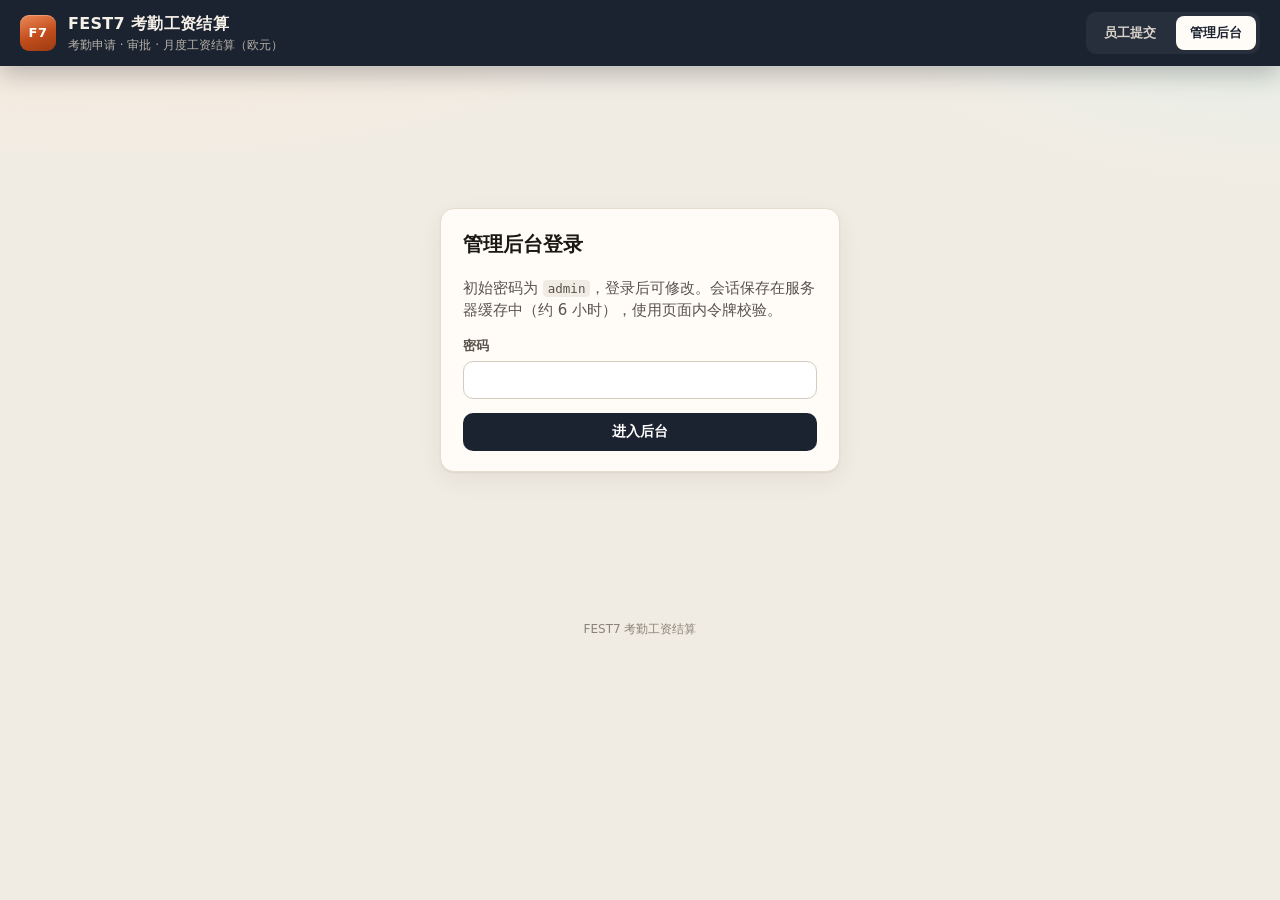
==== admin.html @ 56683728 "Faster loading + clearer button feedback" ====
<!DOCTYPE html>
<html lang="zh-CN">
<head>
<meta charset="UTF-8">
<meta name="viewport" content="width=device-width, initial-scale=1, viewport-fit=cover">
<meta name="color-scheme" content="light">
<link rel="icon" href="favicon.svg" type="image/svg+xml">
<title>FEST7 考勤工资结算 · 管理后台</title>
<link rel="stylesheet" href="app.css">
</head>
<body>
<header class="app-header">
  <div class="app-header-inner">
    <div class="brand">
      <div class="logo">F7</div>
      <div>
        <h1>FEST7 考勤工资结算</h1>
        <p>考勤申请 · 审批 · 月度工资结算（欧元）</p>
      </div>
    </div>
    <nav class="nav">
      <a href="index.html">员工提交</a>
      <a href="admin.html" class="active">管理后台</a>
    </nav>
  </div>
</header>
<div class="sync-bar" aria-hidden="true"></div>
<main class="wrap" id="app">
  <div class="card card-pad"><p class="muted" style="margin:0">正在加载…</p></div>
</main>
<div class="toast-wrap" id="toasts" aria-live="polite" aria-relevant="additions"></div>
<script src="config.js"></script>
<script src="utils.js"></script>
<script src="api.js"></script>
<script src="admin.js"></script>
</body>
</html>
---- app.css ----
:root {
  --paper: #f1ece3;
  --paper-2: #e7e0d3;
  --card: #fffcf7;
  --ink: #1b1814;
  --ink-2: #58534b;
  --ink-3: #8a8478;
  --line: #e4ddd0;
  --line-2: #d3cbbd;
  --terracotta: #c24d1c;
  --terracotta-d: #9a3b13;
  --terracotta-s: #fbeee7;
  --forest: #1c6a56;
  --forest-d: #145243;
  --forest-s: #e6f4ef;
  --navy: #1b2230;
  --navy-2: #2a3346;
  --gold: #a67c1f;
  --gold-s: #f8efd6;
  --rose: #a33838;
  --rose-s: #f8eaea;
  --sky: #2a5d86;
  --sky-s: #e8f1f8;
  --shadow: 0 1px 2px rgba(27,24,20,.06), 0 8px 24px rgba(27,24,20,.06);
  --shadow-lg: 0 12px 40px rgba(27,24,20,.14);
  --radius: 14px;
  --font: "Source Han Sans SC", "Noto Sans SC", "PingFang SC", "Hiragino Sans GB", "Microsoft YaHei", "Noto Sans CJK SC", system-ui, sans-serif;
  --mono: "SF Mono", "Cascadia Mono", "Noto Sans Mono", ui-monospace, Menlo, Consolas, monospace;
}
* { box-sizing: border-box; }
html, body { margin: 0; padding: 0; overflow-x: hidden; max-width: 100%; }
body {
  font-family: var(--font);
  background:
    radial-gradient(1200px 500px at 10% -10%, #fbe7d8 0%, transparent 50%),
    radial-gradient(900px 400px at 100% 0%, #e4efe9 0%, transparent 46%),
    var(--paper);
  color: var(--ink);
  min-height: 100vh;
  line-height: 1.5;
  font-size: 15px;
  -webkit-font-smoothing: antialiased;
}
button, input, select, textarea { font-family: inherit; font-size: 15px; }
button { cursor: pointer; }
a { color: var(--terracotta-d); }
.num { font-variant-numeric: tabular-nums; letter-spacing: .01em; }
.app-header {
  background: var(--navy);
  color: #f6f1e8;
  position: sticky; top: 0; z-index: 40;
  box-shadow: 0 1px 0 rgba(255,255,255,.06), 0 8px 24px rgba(15,18,28,.25);
}
.app-header-inner {
  max-width: 1280px; margin: 0 auto;
  padding: 12px 20px;
  display: flex; align-items: center; gap: 16px; flex-wrap: wrap;
}
.brand { display: flex; align-items: center; gap: 12px; min-width: 0; flex: 1; }
.logo {
  width: 36px; height: 36px; border-radius: 9px;
  background: linear-gradient(160deg, #ed8a58 0%, #c24d1c 55%, #9a3b13);
  display: grid; place-items: center;
  font-weight: 700; letter-spacing: .04em; font-size: 13px; color: #fff;
  box-shadow: inset 0 1px 0 rgba(255,255,255,.25);
}
.brand h1 { margin: 0; font-size: 16px; font-weight: 650; letter-spacing: .02em; overflow: hidden; text-overflow: ellipsis; white-space: nowrap; min-width: 0; }
.brand p { margin: 0; font-size: 12px; color: #b7b3aa; }
.nav { display: flex; gap: 6px; background: rgba(255,255,255,.06); padding: 4px; border-radius: 10px; flex: 0 0 auto; max-width: 100%; }
.nav a {
  color: #d8d3cb; text-decoration: none;
  padding: 7px 14px; border-radius: 8px; font-size: 13px; font-weight: 600;
}
.nav a.active { background: #fffcf7; color: var(--navy); }
.wrap { max-width: 1280px; margin: 0 auto; padding: 22px 20px 64px; }
.page-intro { margin-bottom: 18px; }
.page-intro h2 { margin: 0 0 4px; font-size: 22px; letter-spacing: .01em; }
.page-intro p { margin: 0; color: var(--ink-2); font-size: 14px; }
.card {
  background: var(--card);
  border: 1px solid var(--line);
  border-radius: var(--radius);
  box-shadow: var(--shadow);
}
.card-pad { padding: 20px 22px; }
.muted { color: var(--ink-2); }
.tiny { color: var(--ink-3); font-size: 12px; }
.row { display: flex; gap: 12px; flex-wrap: wrap; align-items: center; }
.stack { display: flex; flex-direction: column; gap: 14px; }
label.field { display: flex; flex-direction: column; gap: 6px; font-size: 13px; font-weight: 600; color: var(--ink-2); }
label.field > input, label.field > select, label.field > textarea, .control {
  font-weight: 400; color: var(--ink);
  background: #fff;
  border: 1px solid var(--line-2);
  border-radius: 10px;
  padding: 9px 11px;
  outline: none;
  width: 100%;
  transition: border-color .15s, box-shadow .15s;
}
label.field > textarea { min-height: 84px; resize: vertical; }
label.field > input:focus, label.field > select:focus, label.field > textarea:focus, .control:focus {
  border-color: #c58a6a;
  box-shadow: 0 0 0 3px rgba(194,77,28,.12);
}
.grid-2 { display: grid; grid-template-columns: 1fr 1fr; gap: 12px; }
.grid-3 { display: grid; grid-template-columns: 1fr 1fr 1fr; gap: 12px; }
.btn {
  appearance: none; border: 1px solid transparent;
  border-radius: 10px; padding: 9px 14px;
  font-weight: 650; font-size: 13.5px;
  display: inline-flex; align-items: center; justify-content: center; gap: 6px;
  transition: transform .08s ease, background .15s, box-shadow .15s;
}
.btn:active { transform: translateY(1px); }
.btn-primary { background: var(--terracotta); color: #fff; box-shadow: 0 1px 0 rgba(255,255,255,.2) inset; }
.btn-primary:hover { background: var(--terracotta-d); }
.btn-forest { background: var(--forest); color: #fff; }
.btn-forest:hover { background: var(--forest-d); }
.btn-navy { background: var(--navy); color: #fff; }
.btn-ghost { background: transparent; border-color: var(--line-2); color: var(--ink); }
.btn-ghost:hover { background: var(--paper); }
.btn-danger { background: var(--rose-s); color: var(--rose); border-color: #eccaca; }
.btn-warn { background: var(--gold-s); color: #7a5a10; border-color: #ead9a8; }
.btn-sm { padding: 6px 10px; font-size: 12.5px; border-radius: 8px; }
.btn-block { width: 100%; }
.seg { display: flex; background: var(--paper); border: 1px solid var(--line); border-radius: 11px; padding: 3px; gap: 2px; }
.seg button {
  flex: 1; border: 0; background: transparent; color: var(--ink-2);
  padding: 8px 8px; border-radius: 8px; font-weight: 650; font-size: 13px;
}
.seg button.active { background: #fff; color: var(--ink); box-shadow: 0 1px 3px rgba(27,24,20,.08); }
.hours-preview {
  background: var(--forest-s); color: var(--forest-d);
  border-radius: 10px; padding: 10px 12px; font-weight: 650; font-size: 13.5px;
}
.hours-preview.warn { background: var(--gold-s); color: #7a5a10; }
.badge {
  display: inline-flex; align-items: center; gap: 4px;
  font-size: 11.5px; font-weight: 700; padding: 2px 8px; border-radius: 999px;
  letter-spacing: .02em;
}
.badge-pending { background: var(--gold-s); color: #7a5a10; }
.badge-approved { background: var(--forest-s); color: var(--forest-d); }
.badge-rejected { background: var(--rose-s); color: var(--rose); }
.badge-demo { background: var(--sky-s); color: var(--sky); }
.badge-count { background: var(--terracotta); color: #fff; min-width: 18px; justify-content: center; padding: 0 6px; height: 18px; }
.tabs { display: flex; gap: 4px; border-bottom: 1px solid var(--line); margin-bottom: 16px; flex-wrap: wrap; }
.tabs button {
  border: 0; background: none; color: var(--ink-2);
  padding: 10px 14px; font-weight: 650; font-size: 13.5px;
  border-bottom: 2px solid transparent; margin-bottom: -1px;
  display: inline-flex; align-items: center; gap: 6px;
}
.tabs button.active { color: var(--ink); border-bottom-color: var(--terracotta); }
.kpis { display: grid; grid-template-columns: repeat(5, 1fr); gap: 10px; margin-bottom: 16px; }
.kpi { padding: 14px 16px; }
.kpi .lbl { font-size: 12px; color: var(--ink-3); font-weight: 650; }
.kpi .val { font-size: 20px; font-weight: 700; margin-top: 2px; letter-spacing: -.02em; }
.kpi .sub { font-size: 11.5px; color: var(--ink-3); margin-top: 2px; }
.table-wrap { overflow: auto; border: 1px solid var(--line); border-radius: 12px; background: #fff; }
table.data { width: 100%; border-collapse: collapse; font-size: 13px; min-width: 1100px; }
table.data th, table.data td {
  padding: 9px 10px; text-align: left; border-bottom: 1px solid var(--line);
  white-space: nowrap; vertical-align: middle;
}
table.data th {
  background: #f7f3eb; color: var(--ink-2); font-size: 11.5px; font-weight: 700;
  letter-spacing: .04em; text-transform: none; position: sticky; top: 0; z-index: 1;
}
table.data td.num, table.data th.num { text-align: right; }
table.data tbody tr { cursor: pointer; }
table.data tbody tr:hover { background: #faf7f1; }
table.data tbody tr.active { background: var(--terracotta-s); }
table.data tfoot td { background: #f4f0e8; font-weight: 700; border-bottom: 0; }
table.data input.bank {
  width: 108px; text-align: right; padding: 5px 7px; border-radius: 7px;
  border: 1px solid var(--line-2); font-variant-numeric: tabular-nums;
}
table.data .name-cell { font-weight: 650; }
table.data .note-dot { color: var(--gold); margin-left: 4px; }
.neg { color: var(--rose); }
.pos { color: var(--forest-d); }
.toolbar { display: flex; justify-content: space-between; gap: 10px; flex-wrap: wrap; align-items: end; margin-bottom: 14px; }
.legend {
  margin-top: 14px; color: var(--ink-2); font-size: 12.5px; line-height: 1.7;
  background: #fff; border: 1px dashed var(--line-2); border-radius: 12px; padding: 12px 16px;
}
.legend code { font-family: var(--mono); font-size: 12px; background: var(--paper); padding: 1px 5px; border-radius: 4px; }
.banner {
  background: var(--sky-s); color: #1e4463; border: 1px solid #c7dcea;
  border-radius: 12px; padding: 10px 14px; display: flex; justify-content: space-between;
  gap: 10px; align-items: center; flex-wrap: wrap; margin-bottom: 14px; font-size: 13px;
}
.item-card { padding: 14px 16px; display: flex; justify-content: space-between; gap: 12px; flex-wrap: wrap; }
.item-card + .item-card { border-top: 1px solid var(--line); }
.item-meta { display: flex; gap: 8px; flex-wrap: wrap; align-items: center; margin: 4px 0 6px; }
.drawer-bg {
  position: fixed; inset: 0; background: rgba(27,34,48,.42);
  z-index: 50; display: flex; justify-content: flex-end;
}
.drawer {
  width: min(440px, 100%); height: 100%; background: var(--card);
  box-shadow: var(--shadow-lg); overflow: auto; padding: 22px;
}
.drawer h3 { margin: 0 0 4px; }
.breakdown { list-style: none; padding: 0; margin: 12px 0; }
.breakdown li {
  display: grid; grid-template-columns: 1fr auto; gap: 4px 12px;
  padding: 10px 0; border-bottom: 1px solid var(--line);
  font-size: 13.5px;
}
.login-wrap { min-height: 56vh; display: grid; place-items: center; }
.login-card { width: min(400px, 100%); }
.toast-wrap {
  position: fixed; right: 16px; bottom: 16px; z-index: 80;
  display: flex; flex-direction: column; gap: 8px;
}
.toast {
  background: var(--navy); color: #f6f1e8; padding: 10px 14px;
  border-radius: 10px; box-shadow: var(--shadow-lg); font-size: 13.5px;
  max-width: 360px;
}
.toast.ok { background: var(--forest-d); }
.toast.err { background: var(--rose); }
.modal-bg { position: fixed; inset: 0; background: rgba(27,34,48,.42); z-index: 60; display: grid; place-items: center; padding: 20px; }
.modal { width: min(520px, 100%); }
.empty { text-align: center; color: var(--ink-3); padding: 28px 12px; }
.emp-table { min-width: 640px; }
.emp-table tbody tr { cursor: default; }
.hint { font-size: 12.5px; color: var(--ink-3); font-weight: 400; }
.split { display: grid; grid-template-columns: minmax(0, 1fr); gap: 16px; }
.submit-layout { display: grid; grid-template-columns: minmax(0, 520px) minmax(0, 1fr); gap: 18px; align-items: start; }
.side-help { padding: 18px 20px; }
.side-help h3 { margin: 0 0 8px; font-size: 15px; }
.side-help ul { margin: 0; padding-left: 18px; color: var(--ink-2); font-size: 13.5px; }
.side-help li { margin: 6px 0; }
footer.note { margin-top: 28px; color: var(--ink-3); font-size: 12px; text-align: center; }
@media (max-width: 960px) {
  .kpis { grid-template-columns: repeat(2, 1fr); }
  .submit-layout { grid-template-columns: 1fr; }
  .grid-3 { grid-template-columns: 1fr 1fr; }
}
@media (max-width: 640px) {
  .wrap { padding: 14px 12px 48px; }
  .grid-2, .grid-3 { grid-template-columns: 1fr; }
  .kpis { grid-template-columns: 1fr 1fr; }
  .app-header-inner { padding: 10px 12px; }
  .brand h1 { font-size: 15px; }
}

.hours-preview.info { background: var(--sky-s); color: #1e4463; }
.day-chips { display: flex; flex-wrap: wrap; gap: 6px; margin-top: 8px; }
.day-chip { background: #fff; border: 1px solid var(--line); border-radius: 999px; padding: 2px 8px; font-size: 12px; color: var(--ink-2); }
.actions-row { display: flex; gap: 6px; flex-wrap: wrap; }
.modal textarea { min-height: 80px; width: 100%; }
.status-dot { width: 8px; height: 8px; border-radius: 50%; display: inline-block; }
.login-card h2 { margin: 0 0 4px; font-size: 20px; }
code { font-family: var(--mono); font-size: 12.5px; background: var(--paper); padding: 1px 5px; border-radius: 4px; }
.drawer .actions-row { margin-top: 16px; }
@media (max-width: 640px) {
  html, body { overflow-x: hidden; }
  .app-header-inner {
    flex-direction: column;
    align-items: stretch;
    gap: 8px;
    padding: 10px 12px;
  }
  .brand { flex: 1 1 auto; width: 100%; min-width: 0; }
  .brand p { display: none; }
  .brand h1 { font-size: 15px; }
  .nav { width: 100%; }
  .nav a { flex: 1; text-align: center; padding: 8px 10px; }
  .page-intro h2 { font-size: 20px; }
  .btn-block { padding: 12px 14px; }
  label.field > input, label.field > select, label.field > textarea { font-size: 16px; }
  .wrap { padding: 14px 12px 48px; }
}

.load-error { text-align: left; }
.load-error .btn { margin-top: 4px; }

/* ----- v4: click feedback, toasts, sync, save state ----- */
button { -webkit-tap-highlight-color: transparent; }
button:active:not(:disabled):not(.is-busy),
.btn:active:not(:disabled):not(.is-busy) {
  transform: scale(0.97);
  filter: brightness(0.9);
}
.btn:disabled, button:disabled, .btn.is-busy {
  opacity: .72;
  cursor: not-allowed;
  pointer-events: none;
  transform: none;
  filter: none;
}
.btn-spinner {
  width: 14px; height: 14px;
  border: 2px solid rgba(255,255,255,.35);
  border-top-color: currentColor;
  border-radius: 50%;
  animation: btn-spin .6s linear infinite;
  flex-shrink: 0;
}
.btn-ghost .btn-spinner,
.btn-danger .btn-spinner,
.btn-warn .btn-spinner {
  border-color: rgba(27,24,20,.2);
  border-top-color: currentColor;
}
@keyframes btn-spin { to { transform: rotate(360deg); } }

.toast-wrap {
  position: fixed;
  top: calc(12px + env(safe-area-inset-top, 0px));
  left: 50%;
  right: auto;
  bottom: auto;
  transform: translateX(-50%);
  z-index: 90;
  display: flex;
  flex-direction: column;
  gap: 8px;
  align-items: center;
  width: min(420px, calc(100% - 24px));
  pointer-events: none;
}
.toast {
  background: var(--navy); color: #f6f1e8;
  padding: 12px 16px;
  border-radius: 12px;
  box-shadow: var(--shadow-lg);
  font-size: 14px;
  font-weight: 650;
  width: 100%;
  max-width: none;
  text-align: center;
  pointer-events: auto;
  animation: toast-in .18s ease-out;
}
.toast.ok { background: var(--forest-d); }
.toast.err { background: var(--rose); }
.toast.toast-out { animation: toast-out .25s ease-in forwards; }
@keyframes toast-in {
  from { opacity: 0; transform: translateY(-8px); }
  to { opacity: 1; transform: translateY(0); }
}
@keyframes toast-out {
  from { opacity: 1; transform: translateY(0); }
  to { opacity: 0; transform: translateY(-8px); }
}

.sync-bar {
  display: none;
  height: 3px;
  width: 100%;
  background: var(--navy-2);
  overflow: hidden;
  position: relative;
  z-index: 41;
}
body.is-refreshing .sync-bar { display: block; }
.sync-bar::after {
  content: "";
  position: absolute; inset: 0 auto 0 0;
  width: 40%;
  background: linear-gradient(90deg, transparent, #ed8a58, var(--terracotta), transparent);
  animation: sync-slide 1.15s ease-in-out infinite;
}
@keyframes sync-slide {
  0% { left: -40%; }
  100% { left: 100%; }
}
.sync-indicator {
  display: inline-flex; align-items: center; gap: 6px;
  margin-left: 10px;
  font-size: 12px; font-weight: 650; color: var(--sky);
  vertical-align: middle;
}
.sync-dot {
  width: 8px; height: 8px; border-radius: 50%;
  background: var(--sky);
  animation: sync-pulse 1s ease-in-out infinite;
}
@keyframes sync-pulse {
  0%, 100% { opacity: 1; transform: scale(1); }
  50% { opacity: .4; transform: scale(.85); }
}

.input-with-state {
  display: flex; align-items: center; gap: 8px;
  justify-content: flex-end;
}
.input-with-state .control,
.input-with-state input.bank { flex: 0 0 auto; }
.emp-table .input-with-state { justify-content: flex-start; }
.save-state {
  font-size: 11.5px; font-weight: 700;
  white-space: nowrap; min-height: 1em;
  color: transparent;
}
.save-state-saving { color: var(--sky); }
.save-state-saved { color: var(--forest-d); }
.save-state-error { color: var(--rose); }

.success-panel { text-align: center; padding: 36px 22px; }
.success-mark {
  width: 56px; height: 56px; border-radius: 50%;
  background: var(--forest-s); color: var(--forest-d);
  display: grid; place-items: center;
  font-size: 28px; font-weight: 700; margin: 0 auto 14px;
}
.success-panel h3 { margin: 0 0 8px; font-size: 20px; }
.success-panel p { margin: 0 0 18px; color: var(--ink-2); }
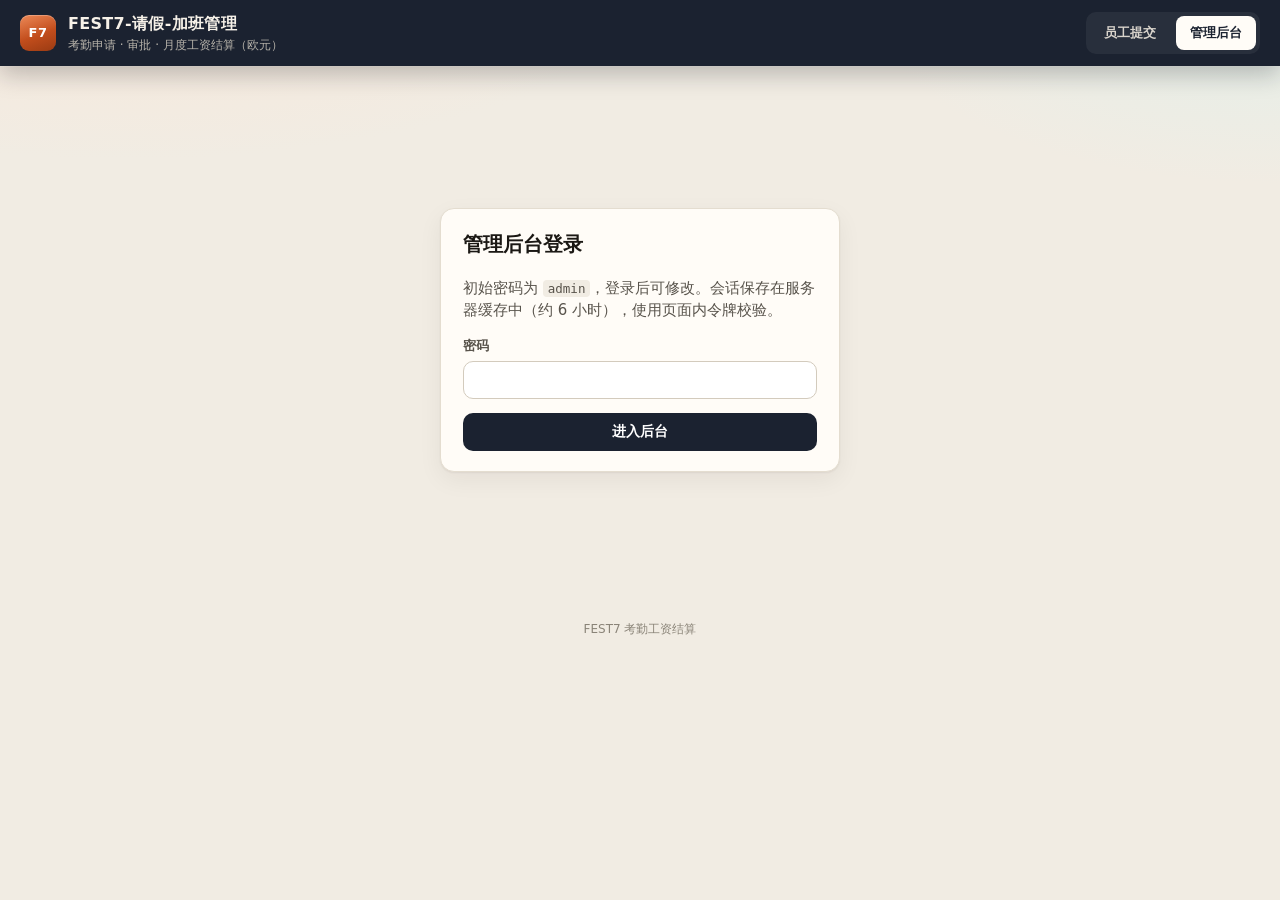
==== commit 12f4ebb1: "Rename app to FEST7-请假-加班管理" ====
--- a/admin.html
+++ b/admin.html
@@ -4,9 +4,17 @@
 <meta charset="UTF-8">
 <meta name="viewport" content="width=device-width, initial-scale=1, viewport-fit=cover">
 <meta name="color-scheme" content="light">
+<meta name="theme-color" content="#CC1D6A">
+<meta name="mobile-web-app-capable" content="yes">
+<meta name="apple-mobile-web-app-capable" content="yes">
+<meta name="apple-mobile-web-app-status-bar-style" content="black-translucent">
+<meta name="apple-mobile-web-app-title" content="FEST7-请假-加班管理 后台">
+<link rel="manifest" href="manifest-admin.webmanifest">
+<link rel="icon" href="favicon-32.png" type="image/png" sizes="32x32">
 <link rel="icon" href="favicon.svg" type="image/svg+xml">
-<title>FEST7 考勤工资结算 · 管理后台</title>
-<link rel="stylesheet" href="app.css">
+<link rel="apple-touch-icon" href="admin-apple-touch-icon.png">
+<title>FEST7-请假-加班管理 · 管理后台</title>
+<link rel="stylesheet" href="app.css?v=5">
 </head>
 <body>
 <header class="app-header">
@@ -14,7 +22,7 @@
     <div class="brand">
       <div class="logo">F7</div>
       <div>
-        <h1>FEST7 考勤工资结算</h1>
+        <h1>FEST7-请假-加班管理</h1>
         <p>考勤申请 · 审批 · 月度工资结算（欧元）</p>
       </div>
     </div>
@@ -29,9 +37,15 @@
   <div class="card card-pad"><p class="muted" style="margin:0">正在加载…</p></div>
 </main>
 <div class="toast-wrap" id="toasts" aria-live="polite" aria-relevant="additions"></div>
-<script src="config.js"></script>
-<script src="utils.js"></script>
-<script src="api.js"></script>
-<script src="admin.js"></script>
+<script src="config.js?v=5"></script>
+<script src="utils.js?v=5"></script>
+<script src="api.js?v=5"></script>
+<script src="admin.js?v=5"></script>
+<div class="pwa-hint" id="pwa-hint" hidden>
+  <p class="pwa-hint-text">安装到桌面，打开更方便。</p>
+  <button type="button" class="btn btn-primary btn-sm" id="pwa-install">安装到桌面</button>
+  <button type="button" class="btn btn-ghost btn-sm" id="pwa-dismiss" aria-label="关闭">关闭</button>
+</div>
+<script src="pwa.js?v=5"></script>
 </body>
 </html>
--- a/app.css
+++ b/app.css
@@ -412,3 +412,27 @@
 }
 .success-panel h3 { margin: 0 0 8px; font-size: 20px; }
 .success-panel p { margin: 0 0 18px; color: var(--ink-2); }
+
+/* ----- v5: PWA install hint ----- */
+.pwa-hint {
+  position: fixed;
+  left: 12px;
+  right: 12px;
+  bottom: calc(12px + env(safe-area-inset-bottom, 0px));
+  z-index: 70;
+  background: var(--card);
+  border: 1px solid var(--line);
+  border-radius: 14px;
+  box-shadow: var(--shadow-lg);
+  padding: 10px 12px;
+  display: flex;
+  align-items: center;
+  gap: 8px;
+  font-size: 13px;
+}
+.pwa-hint[hidden] { display: none !important; }
+.pwa-hint-text { margin: 0; flex: 1; color: var(--ink-2); font-weight: 600; line-height: 1.4; }
+.pwa-hint .btn { flex: 0 0 auto; white-space: nowrap; }
+@media (max-width: 640px) {
+  .pwa-hint { padding: 10px 10px; }
+}
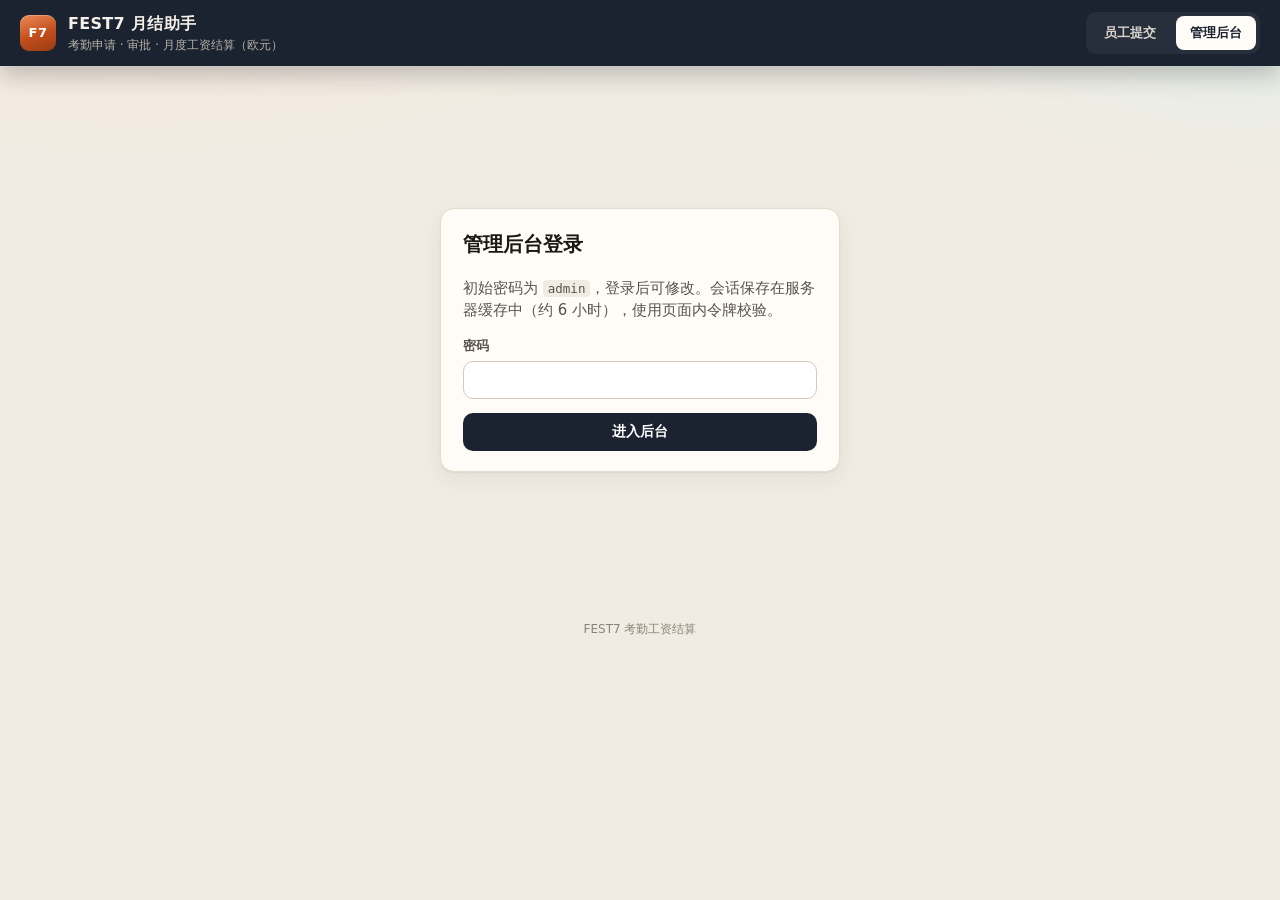
==== commit 87d2bc33: "Rename app to FEST7 月结助手" ====
--- a/admin.html
+++ b/admin.html
@@ -8,12 +8,12 @@
 <meta name="mobile-web-app-capable" content="yes">
 <meta name="apple-mobile-web-app-capable" content="yes">
 <meta name="apple-mobile-web-app-status-bar-style" content="black-translucent">
-<meta name="apple-mobile-web-app-title" content="FEST7-请假-加班管理 后台">
+<meta name="apple-mobile-web-app-title" content="FEST7 月结助手 后台">
 <link rel="manifest" href="manifest-admin.webmanifest">
 <link rel="icon" href="favicon-32.png" type="image/png" sizes="32x32">
 <link rel="icon" href="favicon.svg" type="image/svg+xml">
 <link rel="apple-touch-icon" href="admin-apple-touch-icon.png">
-<title>FEST7-请假-加班管理 · 管理后台</title>
+<title>FEST7 月结助手 · 管理后台</title>
 <link rel="stylesheet" href="app.css?v=5">
 </head>
 <body>
@@ -22,7 +22,7 @@
     <div class="brand">
       <div class="logo">F7</div>
       <div>
-        <h1>FEST7-请假-加班管理</h1>
+        <h1>FEST7 月结助手</h1>
         <p>考勤申请 · 审批 · 月度工资结算（欧元）</p>
       </div>
     </div>
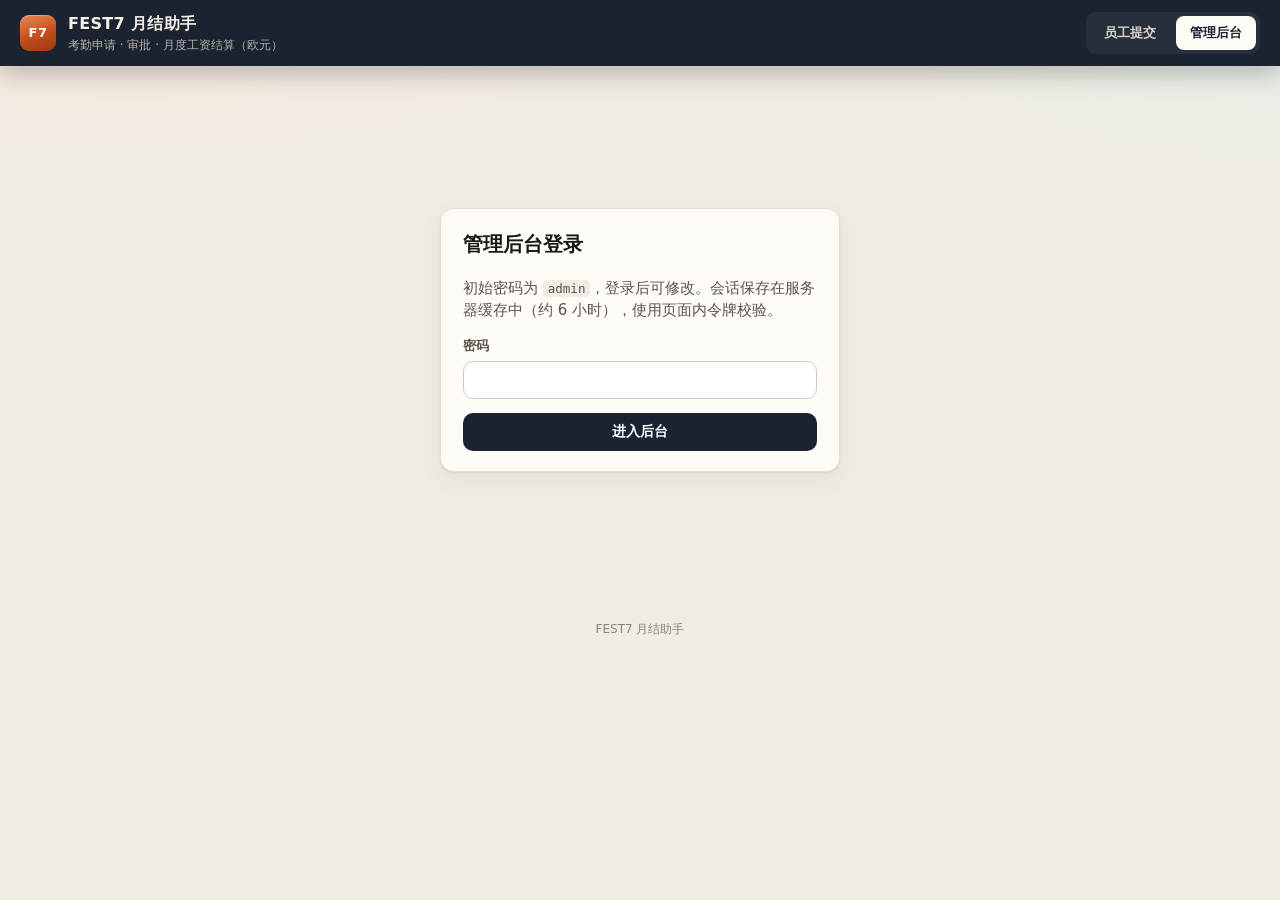
==== commit 9bc5b414: "v6: employee ID links, deactivate, month lock, settlement slip" ====
--- a/admin.html
+++ b/admin.html
@@ -14,7 +14,7 @@
 <link rel="icon" href="favicon.svg" type="image/svg+xml">
 <link rel="apple-touch-icon" href="admin-apple-touch-icon.png">
 <title>FEST7 月结助手 · 管理后台</title>
-<link rel="stylesheet" href="app.css?v=5">
+<link rel="stylesheet" href="app.css?v=6">
 </head>
 <body>
 <header class="app-header">
@@ -37,15 +37,15 @@
   <div class="card card-pad"><p class="muted" style="margin:0">正在加载…</p></div>
 </main>
 <div class="toast-wrap" id="toasts" aria-live="polite" aria-relevant="additions"></div>
-<script src="config.js?v=5"></script>
-<script src="utils.js?v=5"></script>
-<script src="api.js?v=5"></script>
-<script src="admin.js?v=5"></script>
+<script src="config.js?v=6"></script>
+<script src="utils.js?v=6"></script>
+<script src="api.js?v=6"></script>
+<script src="admin.js?v=6"></script>
 <div class="pwa-hint" id="pwa-hint" hidden>
   <p class="pwa-hint-text">安装到桌面，打开更方便。</p>
   <button type="button" class="btn btn-primary btn-sm" id="pwa-install">安装到桌面</button>
   <button type="button" class="btn btn-ghost btn-sm" id="pwa-dismiss" aria-label="关闭">关闭</button>
 </div>
-<script src="pwa.js?v=5"></script>
+<script src="pwa.js?v=6"></script>
 </body>
 </html>
--- a/app.css
+++ b/app.css
@@ -436,3 +436,55 @@
 @media (max-width: 640px) {
   .pwa-hint { padding: 10px 10px; }
 }
+
+/* ---------- 员工结算确认单（v6） ---------- */
+.slips { display: flex; flex-direction: column; gap: 18px; }
+.slip { max-width: 820px; margin: 0 auto; width: 100%; }
+.slip-head { display: flex; justify-content: space-between; align-items: center; gap: 12px; flex-wrap: wrap; padding-bottom: 12px; border-bottom: 1px solid var(--line); }
+.slip-head .brand { flex: 0 1 auto; }
+.slip-title { margin: 0; font-size: 19px; letter-spacing: .02em; }
+.slip-meta { margin: 14px 0 4px; font-size: 14px; }
+.slip-h { margin: 18px 0 8px; font-size: 14px; color: var(--ink-2); font-weight: 700; }
+table.data.slip-table { min-width: 0; font-size: 13px; }
+table.data.slip-table tbody tr { cursor: default; }
+table.data.slip-table tbody tr:hover { background: transparent; }
+table.data.slip-table td { white-space: normal; }
+table.data.slip-table th { position: static; }
+.slip .table-wrap, .slip table.data.slip-table { border: 1px solid var(--line); border-radius: 10px; overflow: hidden; }
+.slip-sum { border: 1px solid var(--line); border-radius: 10px; background: #fff; padding: 6px 14px; font-size: 14px; }
+.slip-line { display: flex; justify-content: space-between; gap: 12px; padding: 6px 0; border-bottom: 1px dashed var(--line); }
+.slip-line:last-child { border-bottom: 0; }
+.slip-line.slip-total { border-bottom: 1px solid var(--line-2); font-size: 15px; }
+.slip-sign { margin-top: 34px; gap: 28px; }
+.slip-sign-line { border-bottom: 1px solid var(--ink-2); height: 34px; margin-bottom: 4px; }
+.slip-sign-line.short { width: 60%; height: 28px; margin-top: 8px; }
+.slip-foot { margin-top: 22px; padding-top: 10px; border-top: 1px solid var(--line); text-align: center; font-size: 12px; color: var(--ink-3); }
+
+@media print {
+  @page { size: A4; margin: 14mm 12mm; }
+  html, body { background: #fff !important; }
+  body { font-size: 12px; }
+  .app-header, .sync-bar, .toast-wrap, .pwa-hint, .no-print, footer.note, .tabs, .drawer-bg, .modal-bg { display: none !important; }
+  .wrap { max-width: none; padding: 0; }
+  .slips { gap: 0; }
+  .slip { background: #fff !important; box-shadow: none !important; border: 0 !important; border-radius: 0; padding: 0; max-width: none; break-after: page; page-break-after: always; }
+  .slip:last-child { break-after: auto; page-break-after: auto; }
+  .slip table, .slip-sum, .slip-sign { break-inside: avoid; page-break-inside: avoid; }
+  .slip .logo { -webkit-print-color-adjust: exact; print-color-adjust: exact; }
+  .badge { border: 1px solid currentColor; }
+  .slip-head { padding-bottom: 8px; }
+  .slip-title { font-size: 17px; }
+  .slip-meta.grid-3 { grid-template-columns: 1fr 1fr 1fr !important; margin: 8px 0 0; font-size: 12.5px; }
+  .slip-sign.grid-2 { grid-template-columns: 1fr 1fr !important; }
+  .slip-h { margin: 10px 0 4px; font-size: 12.5px; }
+  table.data.slip-table { font-size: 11.5px; }
+  table.data.slip-table th, table.data.slip-table td { padding: 4px 8px; }
+  table.data.slip-table th { font-size: 10.5px; }
+  .slip-sum { padding: 2px 12px; font-size: 12.5px; }
+  .slip-line { padding: 3px 0; }
+  .slip-line.slip-total { font-size: 13px; }
+  .slip-sign { margin-top: 18px; }
+  .slip-sign-line { height: 26px; }
+  .slip-sign-line.short { height: 20px; margin-top: 4px; }
+  .slip-foot { margin-top: 12px; padding-top: 6px; }
+}
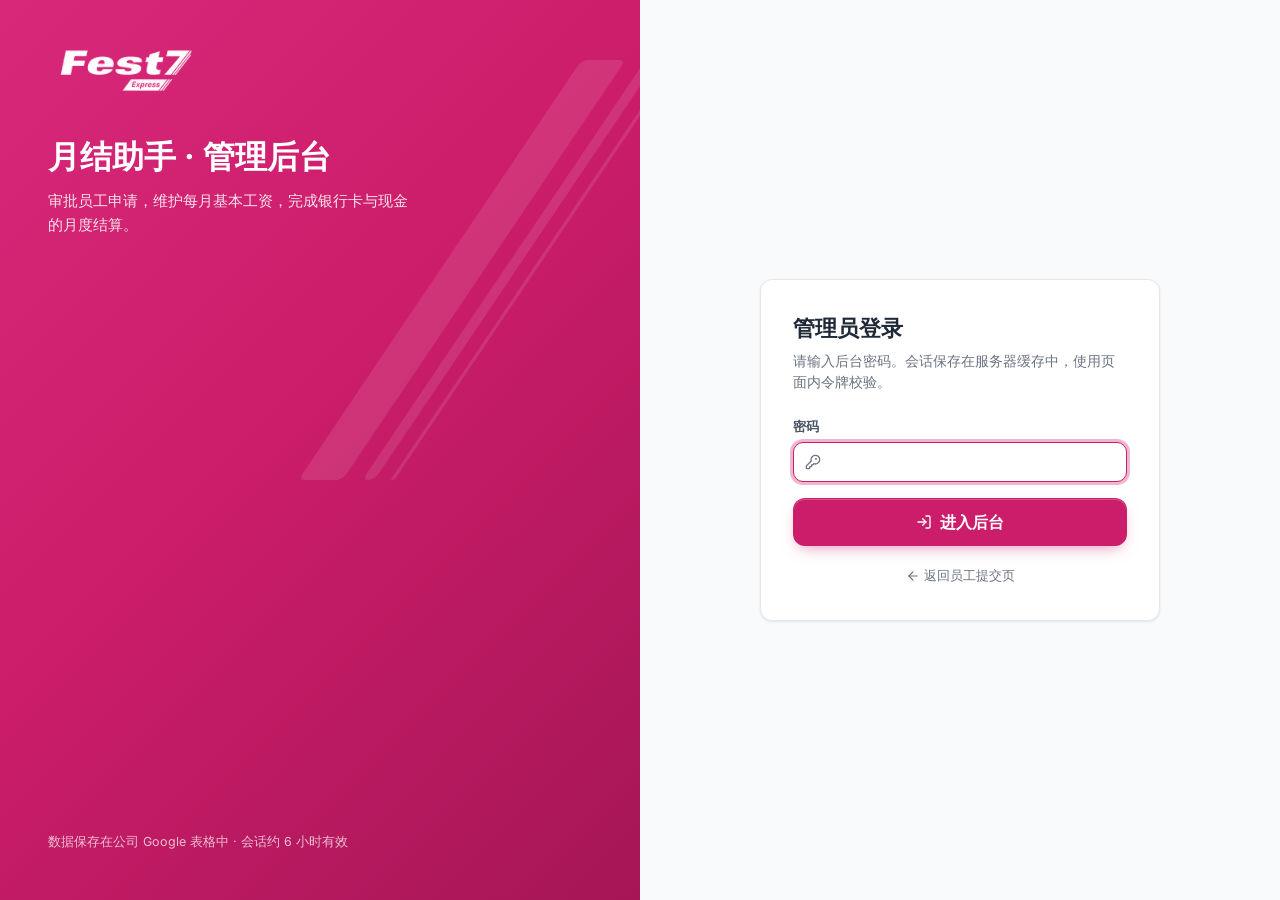
==== commit 4c857d04: "UI v2: FEST7 Ledger design" ====
--- a/admin.html
+++ b/admin.html
@@ -4,48 +4,37 @@
 <meta charset="UTF-8">
 <meta name="viewport" content="width=device-width, initial-scale=1, viewport-fit=cover">
 <meta name="color-scheme" content="light">
-<meta name="theme-color" content="#CC1D6A">
+<meta name="theme-color" content="#FFFFFF">
 <meta name="mobile-web-app-capable" content="yes">
 <meta name="apple-mobile-web-app-capable" content="yes">
-<meta name="apple-mobile-web-app-status-bar-style" content="black-translucent">
-<meta name="apple-mobile-web-app-title" content="FEST7 月结助手 后台">
-<link rel="manifest" href="manifest-admin.webmanifest">
-<link rel="icon" href="favicon-32.png" type="image/png" sizes="32x32">
-<link rel="icon" href="favicon.svg" type="image/svg+xml">
-<link rel="apple-touch-icon" href="admin-apple-touch-icon.png">
-<title>FEST7 月结助手 · 管理后台</title>
-<link rel="stylesheet" href="app.css?v=6">
+<meta name="apple-mobile-web-app-status-bar-style" content="default">
+<meta name="apple-mobile-web-app-title" content="月结后台">
+<meta name="application-name" content="月结后台">
+<link rel="manifest" href="manifest-admin.webmanifest?v=11">
+<link rel="icon" href="admin-favicon-32.png?v=11" type="image/png" sizes="32x32">
+<link rel="icon" href="admin-favicon.svg?v=11" type="image/svg+xml">
+<link rel="apple-touch-icon" href="admin-apple-touch-icon.png?v=11">
+<link rel="preload" href="fonts/inter-latin.woff2" as="font" type="font/woff2" crossorigin>
+<title>FEST7 月结后台</title>
+<link rel="stylesheet" href="tokens.css?v=11">
+<link rel="stylesheet" href="app.css?v=11">
 </head>
-<body>
-<header class="app-header">
-  <div class="app-header-inner">
-    <div class="brand">
-      <div class="logo">F7</div>
-      <div>
-        <h1>FEST7 月结助手</h1>
-        <p>考勤申请 · 审批 · 月度工资结算（欧元）</p>
-      </div>
-    </div>
-    <nav class="nav">
-      <a href="index.html">员工提交</a>
-      <a href="admin.html" class="active">管理后台</a>
-    </nav>
-  </div>
-</header>
+<body class="admin-page">
 <div class="sync-bar" aria-hidden="true"></div>
-<main class="wrap" id="app">
-  <div class="card card-pad"><p class="muted" style="margin:0">正在加载…</p></div>
+<main id="app">
+  <div class="emp-load"><div class="card" style="padding:16px"><p class="hint" style="margin:0">正在加载…</p></div></div>
 </main>
 <div class="toast-wrap" id="toasts" aria-live="polite" aria-relevant="additions"></div>
-<script src="config.js?v=6"></script>
-<script src="utils.js?v=6"></script>
-<script src="api.js?v=6"></script>
-<script src="admin.js?v=6"></script>
 <div class="pwa-hint" id="pwa-hint" hidden>
   <p class="pwa-hint-text">安装到桌面，打开更方便。</p>
-  <button type="button" class="btn btn-primary btn-sm" id="pwa-install">安装到桌面</button>
-  <button type="button" class="btn btn-ghost btn-sm" id="pwa-dismiss" aria-label="关闭">关闭</button>
+  <button type="button" class="btn btn-primary btn-sm" id="pwa-install">安装</button>
+  <button type="button" class="btn btn-ghost btn-sm btn-icon" id="pwa-dismiss" aria-label="关闭"><svg class="i i-sm" aria-hidden="true"><use href="#i-x"/></svg></button>
 </div>
-<script src="pwa.js?v=6"></script>
+<script src="config.js?v=11"></script>
+<script src="icons.js?v=11"></script>
+<script src="utils.js?v=11"></script>
+<script src="api.js?v=11"></script>
+<script src="admin.js?v=11"></script>
+<script src="pwa.js?v=11"></script>
 </body>
 </html>
--- a/tokens.css
+++ b/tokens.css
@@ -0,0 +1,157 @@
+/* 自托管 Inter（拉丁子集 + €/−/–/→ 等，含 tnum 等宽数字；可变字重 400–800）。中文回落系统黑体。 */
+@font-face {
+  font-family: "Inter";
+  font-style: normal;
+  font-weight: 400 800;
+  font-display: swap;
+  src: url("fonts/inter-latin.woff2") format("woff2");
+  unicode-range: U+0000-00FF, U+2010-2027, U+2030-203A, U+20AC, U+2116, U+2122, U+2190-2193, U+2212, U+2215, U+2264-2265, U+221E;
+}
+/* =====================================================================
+   FEST7 月结助手 · Design Tokens  V1.0
+   ---------------------------------------------------------------------
+   单一来源：所有页面（index.html / admin.html / 确认单打印）共用。
+   规则：组件样式只引用语义变量（--color-*, --space-*, --radius-* ...），
+         不直接写色值；原始色阶（--f7-*, --n-*）只在本文件内被引用。
+   ===================================================================== */
+:root {
+  /* ---------- 1. 原始色阶 Primitive ---------- */
+  /* 品牌 Magenta（取自 FEST7 Logo 实测底色 #CC1D6A） */
+  --f7-50:  #FDF2F7;
+  --f7-100: #FCE4EF;
+  --f7-200: #F9C6DC;
+  --f7-300: #F39BC0;
+  --f7-400: #E8629A;
+  --f7-500: #DA3A7E;
+  --f7-600: #CC1D6A;   /* Primary */
+  --f7-700: #A51656;   /* Primary Dark */
+  --f7-800: #821347;
+  --f7-900: #5E0F34;
+
+  /* 中性灰（Slate/Gray 混合，偏冷，配合玫红更干净） */
+  --n-0:   #FFFFFF;
+  --n-25:  #FCFCFD;
+  --n-50:  #F8FAFC;   /* 页面背景 */
+  --n-100: #F1F5F9;
+  --n-150: #EBEFF4;
+  --n-200: #E5E7EB;   /* 边框 */
+  --n-300: #D1D5DB;
+  --n-400: #94A3B8;   /* 辅助（仅图标/禁用/占位符，不作正文） */
+  --n-500: #6B7280;   /* 次级文字 */
+  --n-600: #4B5563;
+  --n-700: #374151;
+  --n-800: #1F2937;   /* 主文字 */
+  --n-900: #111827;
+
+  /* 语义色阶 */
+  --green-50: #ECFDF3;  --green-100: #D1FADF; --green-500: #22C55E; --green-600: #16A34A; --green-700: #15803D; --green-800: #166534;
+  --amber-50: #FFFBEB;  --amber-100: #FEF3C7; --amber-500: #F59E0B; --amber-600: #D97706; --amber-700: #B45309; --amber-800: #92400E;
+  --red-50:   #FEF2F2;  --red-100:   #FEE2E2; --red-500:   #EF4444; --red-600:   #DC2626; --red-700:   #B91C1C; --red-800:   #991B1B;
+  --blue-50:  #EFF6FF;  --blue-100:  #DBEAFE; --blue-500:  #3B82F6; --blue-600:  #2563EB; --blue-700:  #1D4ED8; --blue-800:  #1E40AF;
+
+  /* ---------- 2. 语义颜色 Semantic ---------- */
+  --color-bg:            var(--n-50);
+  --color-surface:       var(--n-0);
+  --color-surface-2:     var(--n-25);   /* 表头、合计列底 */
+  --color-surface-sunk:  var(--n-100);  /* 分段控件槽、只读字段 */
+  --color-border:        var(--n-200);
+  --color-border-strong: var(--n-300);
+  --color-divider:       #EEF1F5;
+
+  --color-text:          var(--n-800);  /* 14.68:1 on #FFF */
+  --color-text-2:        var(--n-600);  /* 7.56:1  */
+  --color-text-3:        var(--n-500);  /* 4.83:1  —— 说明文字的下限 */
+  --color-text-placeholder: #7B8494;    /* 3.8:1，仅占位符；字段均有可见 label */
+  --color-text-disabled: var(--n-400);
+  --color-text-inverse:  var(--n-0);
+  --color-icon:          var(--n-500);
+
+  --color-primary:        var(--f7-600);  /* 白字 5.31:1 */
+  --color-primary-hover:  var(--f7-700);  /* 白字 7.37:1 */
+  --color-primary-press:  var(--f7-800);
+  --color-primary-soft:   var(--f7-50);
+  --color-primary-soft-2: var(--f7-100);
+  --color-primary-text:   var(--f7-700);  /* 品牌色文字（链接/选中），6.75:1 on f7-50 */
+  --color-focus-ring:     rgba(204, 29, 106, .32);
+
+  --color-success: var(--green-700); --color-success-bg: var(--green-50); --color-success-border: #A6E9C0; --color-success-solid: var(--green-700);
+  --color-warning: var(--amber-700); --color-warning-bg: var(--amber-50); --color-warning-border: #FCD98A; --color-warning-solid: var(--amber-500);
+  --color-danger:  var(--red-700);   --color-danger-bg:  var(--red-50);   --color-danger-border:  #FBC5C5; --color-danger-solid:  var(--red-600);
+  --color-info:    var(--blue-700);  --color-info-bg:    var(--blue-50);  --color-info-border:    #BFD6FB; --color-info-solid:    var(--blue-600);
+  --color-neutral-tag: var(--n-600); --color-neutral-tag-bg: var(--n-100);
+
+  /* 金额语义（财务）：负数=红 + “−”号；正向调整=绿 + “+”号；零值=灰色破折号 */
+  --color-amount-neg:  var(--red-700);
+  --color-amount-pos:  var(--green-700);
+  --color-amount-zero: var(--n-400);
+
+  /* 品牌渐变（只用于：员工端顶栏、侧栏品牌块、总览主卡的一条斜切边、App 图标） */
+  --grad-brand: linear-gradient(135deg, #D8287A 0%, var(--f7-600) 45%, var(--f7-700) 100%);
+  --grad-brand-soft: radial-gradient(520px 220px at 100% 0%, rgba(204,29,106,.10), transparent 70%);
+  --grad-page: radial-gradient(900px 360px at 0% -10%, rgba(204,29,106,.05), transparent 60%);
+
+  /* ---------- 3. 字体 Typography ---------- */
+  --font-sans: "Inter", "Inter var", -apple-system, BlinkMacSystemFont, "SF Pro Text", "Segoe UI", Roboto,
+               "PingFang SC", "Hiragino Sans GB", "Noto Sans SC", "Noto Sans CJK SC", "Source Han Sans SC",
+               "Microsoft YaHei", "Helvetica Neue", Arial, sans-serif;
+  --font-num:  "Inter", "Inter var", -apple-system, "SF Pro Text", "Segoe UI", Roboto, "Helvetica Neue", Arial, sans-serif;
+  --font-mono: "JetBrains Mono", "SF Mono", "Cascadia Mono", "Noto Sans Mono", ui-monospace, Menlo, Consolas, monospace;
+  --num-features: "tnum" 1, "lnum" 1;   /* 等宽（表格）数字 + 等高数字 */
+
+  --fs-11: 11px; --fs-12: 12px; --fs-13: 13px; --fs-14: 14px; --fs-15: 15px; --fs-16: 16px;
+  --fs-18: 18px; --fs-20: 20px; --fs-24: 24px; --fs-28: 28px; --fs-32: 32px; --fs-40: 40px;
+  --fw-regular: 400; --fw-medium: 500; --fw-semibold: 600; --fw-bold: 700;
+  --lh-tight: 1.2; --lh-snug: 1.35; --lh-normal: 1.5; --lh-relaxed: 1.65;
+  --ls-caps: .06em;     /* 小号大写标签 */
+  --ls-num-lg: -.02em;  /* 大号金额微收紧 */
+
+  /* ---------- 4. 间距 Spacing（4pt 基准，8pt 节奏） ---------- */
+  --space-0: 0; --space-1: 4px; --space-2: 8px; --space-3: 12px; --space-4: 16px; --space-5: 20px;
+  --space-6: 24px; --space-7: 28px; --space-8: 32px; --space-10: 40px; --space-12: 48px; --space-16: 64px;
+
+  /* ---------- 5. 圆角 Radius ---------- */
+  --radius-xs: 4px;   /* 表格内小标签、代码 */
+  --radius-sm: 6px;   /* 小按钮、复选框、表格内输入框 */
+  --radius-md: 10px;  /* 按钮、输入框、下拉 */
+  --radius-lg: 12px;  /* 普通卡片、表格容器 */
+  --radius-xl: 16px;  /* 主卡、弹窗、移动端卡片 */
+  --radius-2xl: 22px; /* 移动端底部弹层顶角 */
+  --radius-pill: 999px;
+  --slant: 34deg;     /* FEST7 斜切角：实测 Logo「Express」标签边与「7」字回声线约 34°，所有斜切元素共用 */
+  --italic: 12deg;    /* F7 字标斜体角 */
+
+  /* ---------- 6. 阴影 Elevation ---------- */
+  --shadow-xs: 0 1px 2px rgba(16, 24, 40, .05);
+  --shadow-sm: 0 1px 2px rgba(16, 24, 40, .04), 0 1px 3px rgba(16, 24, 40, .06);
+  --shadow-md: 0 2px 4px -2px rgba(16, 24, 40, .05), 0 6px 16px -4px rgba(16, 24, 40, .08);
+  --shadow-lg: 0 12px 32px -8px rgba(16, 24, 40, .18), 0 4px 8px -4px rgba(16, 24, 40, .06);
+  --shadow-brand: 0 1px 0 rgba(255,255,255,.22) inset, 0 6px 16px -6px rgba(204, 29, 106, .55);
+  --shadow-focus: 0 0 0 3px var(--color-focus-ring);
+  --shadow-sticky-x: 6px 0 8px -6px rgba(16, 24, 40, .12);
+
+  /* ---------- 7. 动效 Motion ---------- */
+  --dur-instant: 80ms;   /* 按压 */
+  --dur-fast: 140ms;     /* hover / 颜色 */
+  --dur-base: 200ms;     /* 展开、Tab 指示条 */
+  --dur-slow: 280ms;     /* 抽屉、底部弹层 */
+  --dur-count: 600ms;    /* 数字滚动 */
+  --ease-standard: cubic-bezier(.2, 0, 0, 1);
+  --ease-enter: cubic-bezier(0, 0, .2, 1);
+  --ease-exit: cubic-bezier(.4, 0, 1, 1);
+
+  /* ---------- 8. 布局 Layout ---------- */
+  --sidebar-w: 248px;
+  --sidebar-w-rail: 72px;
+  --topbar-h: 64px;
+  --content-max: 1320px;
+  --control-h: 40px;      /* 桌面输入框/按钮 */
+  --control-h-sm: 32px;
+  --control-h-touch: 48px;/* 移动端 */
+  --row-h: 44px;          /* 表格行（紧凑 40 / 舒适 48） */
+  --z-sticky: 10; --z-topbar: 40; --z-drawer: 60; --z-modal: 70; --z-toast: 90;
+}
+
+@media (prefers-reduced-motion: reduce) {
+  :root { --dur-instant: 0ms; --dur-fast: 0ms; --dur-base: 0ms; --dur-slow: 0ms; --dur-count: 0ms; }
+  *, *::before, *::after { animation-duration: .01ms !important; animation-iteration-count: 1 !important; transition-duration: .01ms !important; scroll-behavior: auto !important; }
+}
--- a/app.css
+++ b/app.css
@@ -1,490 +1,887 @@
-:root {
-  --paper: #f1ece3;
-  --paper-2: #e7e0d3;
-  --card: #fffcf7;
-  --ink: #1b1814;
-  --ink-2: #58534b;
-  --ink-3: #8a8478;
-  --line: #e4ddd0;
-  --line-2: #d3cbbd;
-  --terracotta: #c24d1c;
-  --terracotta-d: #9a3b13;
-  --terracotta-s: #fbeee7;
-  --forest: #1c6a56;
-  --forest-d: #145243;
-  --forest-s: #e6f4ef;
-  --navy: #1b2230;
-  --navy-2: #2a3346;
-  --gold: #a67c1f;
-  --gold-s: #f8efd6;
-  --rose: #a33838;
-  --rose-s: #f8eaea;
-  --sky: #2a5d86;
-  --sky-s: #e8f1f8;
-  --shadow: 0 1px 2px rgba(27,24,20,.06), 0 8px 24px rgba(27,24,20,.06);
-  --shadow-lg: 0 12px 40px rgba(27,24,20,.14);
-  --radius: 14px;
-  --font: "Source Han Sans SC", "Noto Sans SC", "PingFang SC", "Hiragino Sans GB", "Microsoft YaHei", "Noto Sans CJK SC", system-ui, sans-serif;
-  --mono: "SF Mono", "Cascadia Mono", "Noto Sans Mono", ui-monospace, Menlo, Consolas, monospace;
+/* =====================================================================
+   FEST7 月结助手 · 共享组件与页面样式（v2 “FEST7 Ledger”）
+   依赖 tokens.css（设计变量 + Inter 字体）。纯 CSS，无框架。
+   断点：≥1280 桌面 · 1024–1279 窄桌面 · 768–1023 平板（侧栏收为图标栏） · <768 手机
+   ===================================================================== */
+*,*::before,*::after{box-sizing:border-box}
+html{-webkit-text-size-adjust:100%;text-size-adjust:100%}
+html,body{margin:0;padding:0}
+body{font-family:var(--font-sans);font-size:var(--fs-14);line-height:var(--lh-normal);color:var(--color-text);background:var(--color-bg);-webkit-font-smoothing:antialiased;text-rendering:optimizeLegibility;min-height:100vh}
+h1,h2,h3,h4,p{margin:0}
+button,input,select,textarea{font:inherit;color:inherit}
+button{cursor:pointer}
+a{color:var(--color-primary-text)}
+[hidden]{display:none!important}
+img{max-width:100%}
+.sr-only{position:absolute!important;width:1px;height:1px;padding:0;margin:-1px;overflow:hidden;clip:rect(0,0,0,0);white-space:nowrap;border:0}
+svg.i{width:18px;height:18px;flex:0 0 auto;stroke:currentColor;fill:none;stroke-width:1.75;stroke-linecap:round;stroke-linejoin:round}
+svg.i-sm{width:16px;height:16px}
+svg.i-xs{width:14px;height:14px}
+svg.i-lg{width:22px;height:22px}
+
+/* ---------- 焦点：键盘可见，鼠标点击不出现 ---------- */
+:focus{outline:none}
+:focus-visible{outline:2px solid var(--color-primary);outline-offset:2px;border-radius:4px}
+.btn:focus-visible,.chip:focus-visible,.seg button:focus-visible,.nav-i:focus-visible,.mb:focus-visible,.tile:focus-visible{outline:none;box-shadow:var(--shadow-focus)}
+
+/* ---------- 数字 / 金额 ---------- */
+.num{font-family:var(--font-num);font-feature-settings:var(--num-features);font-variant-numeric:tabular-nums lining-nums;letter-spacing:0;white-space:nowrap}
+.amt{font-family:var(--font-num);font-feature-settings:var(--num-features);font-variant-numeric:tabular-nums lining-nums;white-space:nowrap}
+.amt .cur{color:var(--color-text-3);font-weight:var(--fw-medium);margin-right:1px}
+.amt.neg{color:var(--color-amount-neg)}
+.amt.neg .cur,.amt.pos .cur,.amt.inh .cur{color:inherit;opacity:.8}
+.amt.pos{color:var(--color-amount-pos)}
+.zero{color:var(--color-amount-zero);font-family:var(--font-num)}
+.u{color:var(--color-text-3);font-size:.86em;font-weight:var(--fw-medium);margin-left:2px}
+.masked{letter-spacing:.08em;color:var(--color-text-3)}
+.muted{color:var(--color-text-3)}
+.neg{color:var(--color-amount-neg)}
+.pos{color:var(--color-amount-pos)}
+code{font-family:var(--font-num);font-size:.92em;color:var(--color-text-2);background:var(--n-100);padding:1px 5px;border-radius:4px}
+
+/* ---------- FEST7 品牌元素 ---------- */
+.x-tag{position:relative;display:inline-flex;align-items:center;gap:6px;padding:3px 14px;font-size:12px;font-weight:700;color:var(--color-primary-text);isolation:isolate;white-space:nowrap;letter-spacing:0}
+.x-tag::before{content:"";position:absolute;inset:0;z-index:-1;background:var(--color-primary-soft);border:1px solid var(--f7-200);border-radius:3px;transform:skewX(calc(var(--slant) * -1))}
+.x-tag.solid{color:#fff}.x-tag.solid::before{background:var(--grad-brand);border-color:transparent}
+.x-tag.ink{color:#fff}.x-tag.ink::before{background:var(--n-800);border-color:transparent}
+.x-tag.ok{color:var(--color-success)}.x-tag.ok::before{background:var(--color-success-bg);border-color:var(--color-success-border)}
+.x-tag.glass{color:#fff}.x-tag.glass::before{background:rgba(255,255,255,.16);border-color:rgba(255,255,255,.28)}
+button.x-tag{border:0;background:none;font:inherit;font-size:12px;font-weight:700;cursor:pointer}
+.echo{display:inline-block;position:relative;width:14px;height:16px;flex:0 0 auto}
+.echo::before,.echo::after{content:"";position:absolute;top:0;bottom:0;width:2px;border-radius:1px;background:currentColor;transform:skewX(calc(var(--slant) * -1))}
+.echo::before{left:3px}.echo::after{left:8px;opacity:.55}
+.ledger-total td{border-top:1px solid var(--n-700)!important;border-bottom:3px double var(--n-700)!important}
+
+/* ---------- 按钮 ---------- */
+.btn{--h:var(--control-h);height:var(--h);display:inline-flex;align-items:center;justify-content:center;gap:8px;padding:0 16px;border-radius:var(--radius-md);border:1px solid transparent;font-size:var(--fs-14);font-weight:var(--fw-semibold);white-space:nowrap;cursor:pointer;text-decoration:none;color:inherit;background:transparent;transition:background var(--dur-fast) var(--ease-standard),border-color var(--dur-fast),box-shadow var(--dur-fast),transform var(--dur-instant),color var(--dur-fast);-webkit-tap-highlight-color:transparent;user-select:none}
+.btn:active{transform:scale(.98)}
+.btn-primary{background:var(--color-primary);color:#fff;box-shadow:var(--shadow-brand)}
+.btn-primary:hover{background:var(--color-primary-hover)}
+.btn-secondary{background:var(--color-surface);color:var(--color-text);border-color:var(--color-border-strong);box-shadow:var(--shadow-xs)}
+.btn-secondary:hover{background:var(--n-50);border-color:var(--n-400)}
+.btn-ghost{background:transparent;color:var(--color-text-2)}
+.btn-ghost:hover{background:var(--n-100);color:var(--color-text)}
+.btn-ghost.danger{color:var(--color-danger)}
+.btn-ghost.danger:hover{background:var(--color-danger-bg)}
+.btn-danger{background:var(--color-surface);color:var(--color-danger);border-color:var(--color-danger-border)}
+.btn-danger:hover{background:var(--color-danger-bg)}
+.btn-danger-solid{background:var(--color-danger-solid);color:#fff}
+.btn-danger-solid:hover{background:var(--red-700)}
+.btn-success{background:var(--color-success-solid);color:#fff;box-shadow:0 1px 0 rgba(255,255,255,.18) inset}
+.btn-success:hover{background:var(--green-800)}
+.btn-ink{background:var(--n-800);color:#fff}
+.btn-ink:hover{background:var(--n-900)}
+.btn-sm{--h:var(--control-h-sm);padding:0 12px;font-size:var(--fs-13);border-radius:var(--radius-sm);gap:6px}
+.btn-lg{--h:var(--control-h-touch);padding:0 20px;font-size:var(--fs-16);border-radius:var(--radius-lg)}
+.btn-icon{width:var(--h);padding:0}
+.btn-block{width:100%}
+.btn[disabled],.btn.is-disabled{background:var(--n-100);color:var(--color-text-disabled);border-color:var(--n-200);box-shadow:none;cursor:not-allowed;transform:none}
+.btn.btn-ghost[disabled]{background:transparent;border-color:transparent}
+.btn.is-busy{cursor:progress}
+.btn-spinner{width:14px;height:14px;border-radius:50%;border:2px solid currentColor;border-right-color:transparent;animation:spin .7s linear infinite;flex:0 0 auto;opacity:.8}
+@keyframes spin{to{transform:rotate(360deg)}}
+
+/* ---------- 输入 ---------- */
+.field{display:flex;flex-direction:column;gap:6px;min-width:0}
+.label{font-size:var(--fs-13);font-weight:var(--fw-semibold);color:var(--color-text-2);display:flex;align-items:center;gap:4px}
+.req{color:var(--color-primary);font-weight:700}
+.hint{font-size:var(--fs-12);color:var(--color-text-3);line-height:var(--lh-snug)}
+.err{font-size:var(--fs-12);color:var(--color-danger);display:flex;align-items:center;gap:4px;font-weight:500}
+.input,.select,.textarea{height:var(--control-h);width:100%;padding:0 12px;border:1px solid var(--color-border-strong);border-radius:var(--radius-md);background:var(--color-surface);font-size:var(--fs-14);color:var(--color-text);transition:border-color var(--dur-fast),box-shadow var(--dur-fast);min-width:0}
+.textarea{height:auto;min-height:88px;padding:10px 12px;resize:vertical;line-height:1.5}
+.select{appearance:none;-webkit-appearance:none;padding-right:34px;background-image:url("data:image/svg+xml,%3Csvg xmlns='http://www.w3.org/2000/svg' width='16' height='16' viewBox='0 0 24 24' fill='none' stroke='%236B7280' stroke-width='2' stroke-linecap='round' stroke-linejoin='round'%3E%3Cpath d='m6 9 6 6 6-6'/%3E%3C/svg%3E");background-repeat:no-repeat;background-position:right 10px center;cursor:pointer}
+.input::placeholder,.textarea::placeholder{color:var(--color-text-placeholder)}
+.input:hover,.select:hover,.textarea:hover{border-color:var(--n-400)}
+.input:focus,.select:focus,.textarea:focus{outline:none;border-color:var(--color-primary);box-shadow:var(--shadow-focus)}
+.input.invalid,.select.invalid,.textarea.invalid{border-color:var(--red-500);box-shadow:0 0 0 3px rgba(239,68,68,.14)}
+.input[disabled],.select[disabled]{background:var(--color-surface-sunk);color:var(--color-text-3);cursor:not-allowed}
+.input-lead{position:relative;display:block}
+.input-lead>.lead{position:absolute;left:12px;top:50%;transform:translateY(-50%);color:var(--color-icon);pointer-events:none;display:flex;font-weight:600}
+.input-lead>.input{padding-left:38px}
+.input-lead>.trail{position:absolute;right:12px;top:50%;transform:translateY(-50%);pointer-events:none}
+input[type=date].input,input[type=time].input,input[type=month].input{font-family:var(--font-num);font-feature-settings:var(--num-features)}
+.check{display:flex;align-items:center;gap:10px;font-size:var(--fs-14);cursor:pointer}
+.check input{width:18px;height:18px;accent-color:var(--color-primary);margin:0;flex:0 0 auto}
+
+/* 金额输入（银行卡 / 基本工资）：€ 前缀 + 千分位显示，聚焦时为原始数字 */
+.money-cell{display:inline-flex;align-items:center;gap:6px}
+.money-input{position:relative;display:inline-flex;align-items:center;width:132px;height:32px;border:1px solid var(--color-border-strong);border-radius:var(--radius-sm);background:#fff;transition:border-color var(--dur-fast),box-shadow var(--dur-fast)}
+.money-input:hover{border-color:var(--n-400)}
+.money-input .cur{position:absolute;left:8px;color:var(--color-text-3);font-size:12px;pointer-events:none}
+.money-input input{width:100%;height:100%;border:0;background:transparent;padding:0 8px 0 22px;text-align:right;font-family:var(--font-num);font-feature-settings:var(--num-features);font-size:var(--fs-13);color:var(--color-text);border-radius:inherit}
+.money-input input::placeholder{color:var(--color-text-placeholder)}
+.money-input input:focus{outline:none}
+.money-input:focus-within{border-color:var(--color-primary);box-shadow:var(--shadow-focus)}
+.money-input.lg{height:40px;width:100%;border-radius:var(--radius-md)}
+.money-input.lg input{font-size:var(--fs-15);padding-left:26px}
+.money-input.lg .cur{left:10px;font-size:13px}
+.money-input input[disabled]{color:var(--color-text-3);cursor:not-allowed}
+.money-input:has(input[disabled]){background:var(--color-surface-sunk)}
+.save-state{display:inline-grid;place-items:center;width:18px;height:18px;flex:0 0 auto;color:var(--blue-600)}
+.save-state svg{width:14px;height:14px}
+.save-state-saving::before{content:"";width:12px;height:12px;border-radius:50%;border:2px solid var(--blue-100);border-top-color:var(--blue-600);animation:spin .7s linear infinite}
+.save-state-saved{border-radius:50%;background:var(--color-success-bg);color:var(--color-success)}
+.save-state-saved::before{content:"";width:9px;height:5px;border-left:2px solid currentColor;border-bottom:2px solid currentColor;transform:rotate(-45deg) translate(1px,-1px)}
+.save-state-error{border-radius:50%;background:var(--color-danger-bg);color:var(--color-danger)}
+.save-state-error::before{content:"!";font-weight:800;font-size:12px}
+.save-state-saved svg,.save-state-saving svg,.save-state-error svg{display:none}
+
+/* 分段控件 */
+.seg{display:flex;padding:3px;gap:2px;background:var(--color-surface-sunk);border-radius:var(--radius-md);border:1px solid var(--color-border)}
+.seg button{flex:1;border:0;background:transparent;height:34px;border-radius:8px;font-size:var(--fs-13);font-weight:var(--fw-semibold);color:var(--color-text-3);display:inline-flex;align-items:center;justify-content:center;gap:6px;cursor:pointer;padding:0 12px;white-space:nowrap;transition:background var(--dur-fast),color var(--dur-fast)}
+.seg button:hover{color:var(--color-text)}
+.seg button.on{background:#fff;color:var(--color-text);box-shadow:var(--shadow-sm)}
+.seg button .cnt{font-size:11px;min-width:18px;height:18px;padding:0 5px;border-radius:9px;background:var(--n-200);color:var(--n-700);display:inline-grid;place-items:center;font-family:var(--font-num)}
+.seg button.on .cnt.warn{background:var(--amber-100);color:var(--amber-800)}
+.seg.inline{display:inline-flex}
+
+/* 筛选 chip */
+.chip{height:32px;display:inline-flex;align-items:center;gap:6px;padding:0 12px;border-radius:var(--radius-pill);border:1px solid var(--color-border-strong);background:#fff;font-size:var(--fs-13);font-weight:500;color:var(--color-text-2);white-space:nowrap;cursor:pointer;transition:background var(--dur-fast),border-color var(--dur-fast)}
+.chip:hover{border-color:var(--n-400);color:var(--color-text)}
+.chip.on{border-color:var(--f7-300);background:var(--color-primary-soft);color:var(--color-primary-text);font-weight:600}
+.chip .cnt{font-family:var(--font-num)}
+select.chip{appearance:none;-webkit-appearance:none;padding-right:30px;background-image:url("data:image/svg+xml,%3Csvg xmlns='http://www.w3.org/2000/svg' width='14' height='14' viewBox='0 0 24 24' fill='none' stroke='%236B7280' stroke-width='2' stroke-linecap='round' stroke-linejoin='round'%3E%3Cpath d='m6 9 6 6 6-6'/%3E%3C/svg%3E");background-repeat:no-repeat;background-position:right 10px center;font:inherit;font-size:var(--fs-13)}
+select.chip.on{background-image:url("data:image/svg+xml,%3Csvg xmlns='http://www.w3.org/2000/svg' width='14' height='14' viewBox='0 0 24 24' fill='none' stroke='%23A51656' stroke-width='2' stroke-linecap='round' stroke-linejoin='round'%3E%3Cpath d='m6 9 6 6 6-6'/%3E%3C/svg%3E")}
+
+/* 状态标签 */
+.tag{display:inline-flex;align-items:center;gap:4px;height:22px;padding:0 8px 0 6px;border-radius:var(--radius-pill);font-size:12px;font-weight:600;white-space:nowrap;border:1px solid transparent;line-height:1}
+.tag svg{width:13px;height:13px;stroke-width:2.2}
+.tag-pending{background:var(--color-warning-bg);color:var(--amber-800);border-color:var(--color-warning-border)}
+.tag-approved{background:var(--color-success-bg);color:var(--color-success);border-color:var(--color-success-border)}
+.tag-rejected{background:var(--color-danger-bg);color:var(--color-danger);border-color:var(--color-danger-border)}
+.tag-info{background:var(--color-info-bg);color:var(--color-info);border-color:var(--color-info-border)}
+.tag-muted{background:var(--n-100);color:var(--n-600);border-color:var(--n-200)}
+.tag-lock{background:var(--n-800);color:#fff;border-color:var(--n-800)}
+.type{display:inline-flex;align-items:center;gap:6px;font-size:var(--fs-13);font-weight:600;color:var(--color-text);white-space:nowrap}
+.type .ti{width:26px;height:26px;border-radius:8px;display:grid;place-items:center;background:var(--n-100);color:var(--n-700);flex:0 0 auto}
+.type .ti svg{width:15px;height:15px}
+.type.leave .ti{background:#F4F1FD;color:#5B47C9}
+.type.overtime .ti{background:#EEF6FF;color:#1F5FBF}
+.type.custom .ti{background:#F2F7F3;color:#2F6B47}
+
+/* ---------- 卡片 ---------- */
+.card{background:var(--color-surface);border:1px solid var(--color-border);border-radius:var(--radius-lg);box-shadow:var(--shadow-sm)}
+.card.hover{transition:box-shadow var(--dur-fast),border-color var(--dur-fast),transform var(--dur-fast)}
+.card.hover:hover{box-shadow:var(--shadow-md);border-color:var(--n-300)}
+.card-h{display:flex;align-items:center;justify-content:space-between;gap:12px;padding:16px 20px 0}
+.card-t{font-size:var(--fs-15);font-weight:var(--fw-semibold);display:flex;align-items:center;gap:8px}
+.card-b{padding:16px 20px 20px}
+.eyebrow{font-size:var(--fs-12);font-weight:600;color:var(--color-text-3);letter-spacing:.02em}
+.kpi{position:relative;padding:16px 18px;overflow:hidden}
+.kpi .k-top{display:flex;align-items:center;justify-content:space-between;gap:8px}
+.kpi .k-ic{width:32px;height:32px;border-radius:9px;display:grid;place-items:center;background:var(--n-100);color:var(--n-700)}
+.kpi .k-lbl{font-size:var(--fs-13);color:var(--color-text-3);font-weight:600}
+.kpi .k-val{margin-top:10px;font-size:var(--fs-28);font-weight:700;letter-spacing:var(--ls-num-lg);line-height:1.1}
+.kpi .k-sub{margin-top:6px;font-size:var(--fs-12);color:var(--color-text-3);display:flex;gap:6px;align-items:center;flex-wrap:wrap}
+.kpi .k-sub .link{margin-left:auto}
+.kpi.warn .k-ic{background:var(--amber-50);color:var(--amber-700)}
+.kpi.brand .k-ic{background:var(--color-primary-soft);color:var(--color-primary)}
+.link{color:var(--color-primary-text);font-weight:600;text-decoration:none;display:inline-flex;align-items:center;gap:4px;background:none;border:0;padding:0;font-size:inherit;cursor:pointer}
+.link:hover{text-decoration:underline}
+.empty{padding:40px 20px;text-align:center;color:var(--color-text-3)}
+.empty .e-ic{width:48px;height:48px;border-radius:14px;background:var(--n-100);color:var(--n-500);display:grid;place-items:center;margin:0 auto 12px}
+.empty b{display:block;color:var(--color-text);font-size:15px;margin-bottom:4px}
+.banner{display:flex;align-items:center;gap:12px;padding:12px 16px;border-radius:var(--radius-lg);border:1px solid var(--color-border);background:#fff;margin-bottom:16px;font-size:13.5px;flex-wrap:wrap}
+.banner .b-ic{width:32px;height:32px;border-radius:9px;display:grid;place-items:center;flex:0 0 auto}
+.banner.lock{background:var(--n-800);color:#fff;border-color:var(--n-800)}
+.banner.lock .b-ic{background:rgba(255,255,255,.12);color:#fff}
+.banner.lock .hint{color:rgba(255,255,255,.72)}
+.banner.warn{background:var(--color-warning-bg);border-color:var(--color-warning-border);color:var(--amber-800)}
+.banner.warn .b-ic{background:var(--amber-100);color:var(--amber-700)}
+.banner.danger{background:var(--color-danger-bg);border-color:var(--color-danger-border);color:var(--color-danger)}
+.banner.danger .b-ic{background:var(--red-100)}
+.banner .b-txt{flex:1;min-width:200px}
+.banner .b-txt b{display:block;font-size:14px}
+
+/* ---------- 表格 ---------- */
+.tbl-wrap{position:relative;overflow:auto;border:1px solid var(--color-border);border-radius:var(--radius-lg);background:#fff;box-shadow:var(--shadow-sm);-webkit-overflow-scrolling:touch}
+table.tbl{width:100%;border-collapse:separate;border-spacing:0;font-size:var(--fs-13)}
+.tbl th,.tbl td{height:var(--row-h);padding:0 12px;text-align:left;white-space:nowrap;border-bottom:1px solid var(--color-divider);vertical-align:middle}
+.tbl thead th{height:36px;background:var(--color-surface-2);color:var(--color-text-3);font-size:var(--fs-12);font-weight:600;letter-spacing:.02em;border-bottom:1px solid var(--color-border)}
+.tbl thead tr.grp th{height:30px;font-size:11px;font-weight:700;color:var(--color-text-3);letter-spacing:var(--ls-caps);border-bottom:0;background:#fff;text-transform:uppercase}
+.tbl thead tr.grp th .gl{display:flex;align-items:center;gap:6px;border-bottom:2px solid var(--n-200);padding-bottom:5px;margin-top:6px}
+.tbl thead tr.grp th.g-set .gl{border-bottom-color:var(--n-800);color:var(--n-800)}
+.tbl th.r,.tbl td.r{text-align:right}
+.tbl th.c,.tbl td.c{text-align:center}
+.tbl tbody tr{transition:background var(--dur-fast)}
+.tbl tbody tr.click{cursor:pointer}
+.tbl tbody tr:hover td{background:#FAFBFD}
+.tbl tbody tr.sel td{background:var(--color-primary-soft)}
+.tbl tbody tr.sel td:first-child{box-shadow:inset 3px 0 0 var(--color-primary),var(--shadow-sticky-x)}
+.tbl .stick{position:sticky;left:0;z-index:1;background:#fff;box-shadow:var(--shadow-sticky-x)}
+.tbl thead .stick{z-index:3;background:var(--color-surface-2)}
+.tbl thead tr.grp .stick{background:#fff}
+.tbl .set-col{background:#FBFCFD}
+.tbl .gross{font-weight:700;color:var(--n-900)}
+.tbl tfoot td{height:46px;background:var(--color-surface-2);font-weight:700;border-bottom:0}
+.tbl tfoot td.stick{background:var(--color-surface-2)}
+.tbl .sep-l{border-left:1px solid var(--color-divider)}
+.emp{display:flex;align-items:center;gap:10px;min-width:0}
+.avatar{width:28px;height:28px;border-radius:50%;display:grid;place-items:center;font-size:11px;font-weight:700;color:var(--n-700);background:var(--n-100);flex:0 0 auto;border:1px solid var(--n-200);overflow:hidden;white-space:nowrap}
+.avatar.lg{width:40px;height:40px;font-size:13px}
+.avatar.ink{background:var(--n-800);color:#fff;border:0}
+.emp .nm{font-weight:600;color:var(--color-text);overflow:hidden;text-overflow:ellipsis}
+.emp .sub{font-size:11px;color:var(--color-text-3)}
+.note-ic{color:var(--amber-600);display:inline-flex;vertical-align:-2px}
+
+/* ---------- 弹窗 / 抽屉 ---------- */
+.overlay{position:fixed;inset:0;background:rgba(17,24,39,.42);z-index:var(--z-modal);display:flex;align-items:center;justify-content:center;padding:20px;animation:fade var(--dur-base) var(--ease-enter)}
+.modal{background:#fff;border-radius:var(--radius-xl);box-shadow:var(--shadow-lg);border:1px solid var(--color-border);width:min(520px,100%);max-height:calc(100vh - 40px);display:flex;flex-direction:column;animation:pop var(--dur-base) var(--ease-enter)}
+.modal.sm{width:min(440px,100%)}
+.modal-h{display:flex;align-items:flex-start;gap:12px;padding:20px 22px 0}
+.modal-h .m-ic{width:40px;height:40px;border-radius:12px;display:grid;place-items:center;flex:0 0 auto;background:var(--color-primary-soft);color:var(--color-primary)}
+.modal-h .m-ic.danger{background:var(--red-50);color:var(--red-700)}
+.modal-h .m-ic.ink{background:var(--n-800);color:#fff}
+.modal-h .m-ic.warn{background:var(--amber-50);color:var(--amber-700)}
+.modal-h h3{font-size:17px;font-weight:700;line-height:1.35}
+.modal-h .m-sub{margin-top:4px;font-size:13px;color:var(--color-text-3);line-height:1.5}
+.modal-x{margin-left:auto;margin-top:-6px;margin-right:-8px}
+.modal-b{padding:16px 22px;overflow:auto;display:flex;flex-direction:column;gap:14px;font-size:13.5px;line-height:1.6;color:var(--color-text-2)}
+.modal-f{display:flex;justify-content:flex-end;gap:8px;padding:14px 22px 20px;border-top:1px solid var(--color-divider)}
+.warn-item{display:flex;gap:8px;align-items:flex-start;padding:10px 12px;border-radius:var(--radius-md);background:var(--color-warning-bg);border:1px solid var(--color-warning-border);color:var(--amber-800);font-size:13px;line-height:1.5}
+.warn-item.danger{background:var(--color-danger-bg);border-color:var(--color-danger-border);color:var(--color-danger)}
+.warn-item.info{background:var(--color-info-bg);border-color:var(--color-info-border);color:var(--color-info)}
+.warn-item svg{margin-top:2px}
+.grid-2{display:grid;grid-template-columns:1fr 1fr;gap:12px}
+.pick-list{display:flex;flex-direction:column;border:1px solid var(--color-border);border-radius:var(--radius-md);max-height:46vh;overflow:auto}
+.pick-item{display:flex;align-items:center;gap:10px;padding:0 12px;min-height:46px;border-top:1px solid var(--color-divider);cursor:pointer;font-size:13.5px;color:var(--color-text)}
+.pick-item:first-child{border-top:0}
+.pick-item:hover{background:var(--n-25)}
+.pick-item input{width:18px;height:18px;accent-color:var(--color-primary);margin:0}
+.pick-item .nm{flex:1;font-weight:600;min-width:0}
+@keyframes fade{from{opacity:0}to{opacity:1}}
+@keyframes pop{from{opacity:0;transform:translateY(8px) scale(.98)}to{opacity:1;transform:none}}
+@keyframes slide-in{from{transform:translateX(100%)}to{transform:none}}
+@keyframes slide-up{from{transform:translateY(100%)}to{transform:none}}
+.drawer-bg{position:fixed;inset:0;background:rgba(17,24,39,.36);z-index:var(--z-drawer);display:flex;justify-content:flex-end;animation:fade var(--dur-base) var(--ease-enter)}
+.drawer{width:min(460px,100%);height:100%;background:#fff;box-shadow:var(--shadow-lg);display:flex;flex-direction:column;animation:slide-in var(--dur-slow) var(--ease-enter)}
+.drawer-h{display:flex;align-items:center;gap:12px;padding:18px 20px;border-bottom:1px solid var(--color-divider)}
+.drawer-h h3{font-size:16px;font-weight:700}
+.drawer-h .btn{margin-left:auto}
+.drawer-b{flex:1;overflow:auto;padding:16px 20px}
+.drawer-f{padding:14px 20px calc(14px + env(safe-area-inset-bottom));border-top:1px solid var(--color-divider);display:flex;gap:8px;flex-wrap:wrap;align-items:center}
+.d-meta{display:grid;grid-template-columns:repeat(3,1fr);gap:8px;margin-bottom:12px}
+.d-meta>div{background:var(--n-25);border:1px solid var(--color-border);border-radius:var(--radius-md);padding:8px 10px;min-width:0}
+.d-meta .k{font-size:11.5px;color:var(--color-text-3);font-weight:600}
+.d-meta .v{font-size:14px;font-weight:700;margin-top:2px}
+.d-list{display:flex;flex-direction:column}
+.d-item{display:flex;gap:12px;padding:12px 0;border-bottom:1px dashed var(--n-200);align-items:flex-start}
+.d-item .di-main{flex:1;min-width:0}
+.d-item .di-sub{font-size:12px;color:var(--color-text-3);margin-top:4px;line-height:1.45}
+.d-item .di-r{text-align:right;display:flex;flex-direction:column;align-items:flex-end;gap:4px}
+.d-item .di-ops{display:flex;gap:2px}
+.d-sum{margin-top:8px}
+.d-sum .bl,.bd .bl{display:flex;justify-content:space-between;align-items:center;min-height:34px;font-size:13.5px;gap:8px}
+.d-sum .bl>span:first-child,.bd .bl>span:first-child{color:var(--color-text-2)}
+.bd .bl small,.d-sum .bl small{color:var(--color-text-3);margin-left:6px;font-family:var(--font-num)}
+.d-sum .bl.t,.bd .bl.t{border-top:1px solid var(--n-700);border-bottom:3px double var(--n-700);min-height:40px;font-weight:700;margin:4px 0}
+.d-sum .bl.t>span:first-child,.bd .bl.t>span:first-child{color:var(--color-text)}
+.d-sum .bl.cash .amt{color:var(--f7-700);font-weight:700}
+
+/* ---------- Toast（可带「撤销」） ---------- */
+.toast-wrap{position:fixed;left:50%;top:76px;transform:translateX(-50%);z-index:var(--z-toast);display:flex;flex-direction:column;gap:8px;align-items:center;pointer-events:none;width:max-content;max-width:calc(100vw - 24px)}
+.toast{pointer-events:auto;display:flex;align-items:center;gap:10px;padding:10px 14px;border-radius:var(--radius-md);background:var(--n-900);color:#fff;box-shadow:var(--shadow-lg);font-size:var(--fs-13);font-weight:500;max-width:100%;animation:pop var(--dur-base) var(--ease-enter);position:relative;overflow:hidden}
+.toast .t-ic{width:20px;height:20px;border-radius:50%;display:grid;place-items:center;background:var(--green-600);flex:0 0 auto}
+.toast .t-ic svg{width:13px;height:13px;stroke-width:2.6}
+.toast.err .t-ic{background:var(--red-600)}
+.toast.info .t-ic{background:var(--blue-600)}
+.toast .t-msg{line-height:1.4}
+.toast .t-act{margin-left:6px;color:var(--f7-300);font-weight:700;background:none;border:0;padding:4px 6px;border-radius:6px;cursor:pointer;font-size:13px;display:inline-flex;align-items:center;gap:4px}
+.toast .t-act:hover{background:rgba(255,255,255,.1)}
+.toast .t-bar{position:absolute;left:0;bottom:0;height:2px;width:100%;background:var(--f7-400);transform-origin:left;animation:t-bar linear forwards}
+@keyframes t-bar{from{transform:scaleX(1)}to{transform:scaleX(0)}}
+.toast-out{opacity:0;transform:translateY(-6px);transition:opacity .25s,transform .25s}
+
+/* ---------- 登录 ---------- */
+.login-page{min-height:100vh;display:grid;grid-template-columns:minmax(0,1fr) minmax(0,1fr);background:var(--color-bg)}
+.login-brand{position:relative;background:var(--grad-brand);color:#fff;padding:48px;display:flex;flex-direction:column;justify-content:space-between;overflow:hidden}
+.login-brand .deco{position:absolute;right:-40px;top:60px;width:300px;height:420px;pointer-events:none}
+.login-brand .deco i{position:absolute;top:0;bottom:0;border-radius:6px;transform:skewX(calc(var(--slant) * -1));background:rgba(255,255,255,.10)}
+.login-brand .deco i:nth-child(1){left:60px;width:44px}.login-brand .deco i:nth-child(2){left:124px;width:12px}.login-brand .deco i:nth-child(3){left:152px;width:4px}
+.login-brand img{height:52px;width:auto;position:relative}
+.login-brand h1{font-size:32px;font-weight:700;margin-top:28px;position:relative}
+.login-brand p{opacity:.88;margin-top:8px;font-size:15px;position:relative;max-width:360px;line-height:1.6}
+.login-brand .lb-foot{font-size:12.5px;opacity:.72;position:relative}
+.login-main{display:flex;align-items:center;justify-content:center;padding:32px 20px}
+.login-card{width:min(400px,100%);padding:32px}
+.login-card h2{font-size:22px;font-weight:700}
+.login-card .sub{margin-top:6px;color:var(--color-text-3);font-size:13.5px;line-height:1.55}
+.login-card form{margin-top:24px;display:flex;flex-direction:column;gap:16px}
+.login-card .back{margin-top:20px;text-align:center;font-size:13px}
+.login-card .back a{color:var(--color-text-3);text-decoration:none;display:inline-flex;align-items:center;gap:4px}
+
+/* ---------- 管理后台外壳 ---------- */
+.shell{display:grid;grid-template-columns:var(--sidebar-w) minmax(0,1fr);min-height:100vh;background:var(--color-bg);background-image:var(--grad-page)}
+.side{position:sticky;top:0;height:100vh;background:#fff;border-right:1px solid var(--color-border);display:flex;flex-direction:column;padding:16px 14px;overflow-y:auto;z-index:var(--z-drawer)}
+.side .brandblk{position:relative;height:64px;flex:0 0 auto;border-radius:14px;background:var(--grad-brand);display:flex;align-items:center;padding:0 14px;overflow:hidden;box-shadow:0 8px 20px -10px rgba(165,22,86,.6);text-decoration:none}
+.side .brandblk img{height:34px;width:auto;display:block;position:relative;z-index:1}
+.side .brandblk .app{margin-left:auto;position:relative;z-index:1;text-align:right;color:#fff}
+.side .brandblk .app b{display:block;font-size:13px;font-weight:700;letter-spacing:.04em}
+.side .brandblk .app span{display:block;font-size:10.5px;opacity:.82;letter-spacing:.06em}
+.side .brandblk::after{content:"";position:absolute;right:-22px;top:-10px;width:70px;height:90px;border-left:2px solid rgba(255,255,255,.16);border-right:2px solid rgba(255,255,255,.10);transform:skewX(calc(var(--slant) * -1))}
+.side .brandblk .f7{display:none;color:#fff;font-weight:800;font-style:italic;font-size:20px;letter-spacing:-.02em;position:relative;z-index:1;margin:0 auto}
+.nav-g{margin-top:22px}
+.nav-g .gt{font-size:11px;font-weight:700;letter-spacing:var(--ls-caps);color:var(--color-text-3);padding:0 10px 6px;text-transform:uppercase;white-space:nowrap}
+.nav-i{position:relative;height:40px;width:100%;display:flex;align-items:center;gap:10px;padding:0 10px 0 14px;border-radius:10px;color:var(--color-text-2);font-size:var(--fs-14);font-weight:500;text-decoration:none;margin-bottom:2px;border:0;background:transparent;text-align:left;cursor:pointer}
+.nav-i:hover{background:var(--n-50);color:var(--color-text)}
+.nav-i .i{color:var(--n-500)}
+.nav-i .lbl{white-space:nowrap;overflow:hidden;text-overflow:ellipsis}
+.nav-i.on{background:var(--color-primary-soft);color:var(--color-primary-text);font-weight:650}
+.nav-i.on .i{color:var(--color-primary)}
+.nav-i.on::before{content:"";position:absolute;left:3px;top:10px;bottom:10px;width:3px;border-radius:2px;background:var(--color-primary);transform:skewX(calc(var(--slant) * -1))}
+.nav-i.on::after{content:"";position:absolute;left:8px;top:13px;bottom:13px;width:2px;border-radius:1px;background:var(--f7-300);transform:skewX(calc(var(--slant) * -1))}
+.nav-i .badge{margin-left:auto;min-width:22px;height:20px;padding:0 6px;border-radius:10px;background:var(--amber-100);color:var(--amber-800);font-size:11.5px;font-weight:700;display:grid;place-items:center;font-family:var(--font-num)}
+.nav-i .ext{margin-left:auto;color:var(--n-400)}
+.side .foot{margin-top:auto;border-top:1px solid var(--color-divider);padding-top:12px;display:flex;align-items:center;gap:10px}
+.side .foot .who{min-width:0}
+.side .foot .who b{display:block;font-size:13px}
+.side .foot .who span{font-size:11.5px;color:var(--color-text-3);white-space:nowrap}
+.side .foot .btn{margin-left:auto}
+.side-bg{display:none}
+.main{min-width:0;display:flex;flex-direction:column}
+.topbar{position:sticky;top:0;z-index:var(--z-topbar);height:var(--topbar-h);display:flex;align-items:center;gap:12px;padding:0 32px;background:rgba(248,250,252,.86);-webkit-backdrop-filter:saturate(1.4) blur(10px);backdrop-filter:saturate(1.4) blur(10px);border-bottom:1px solid var(--color-border)}
+.topbar .menu-btn{display:none}
+.crumb{display:flex;align-items:center;gap:8px;font-size:var(--fs-13);color:var(--color-text-3);white-space:nowrap;min-width:0}
+.crumb b{color:var(--color-text);font-weight:600}
+.topbar .tb-r{margin-left:auto;display:flex;align-items:center;gap:8px}
+.sync{display:inline-flex;align-items:center;gap:6px;font-size:12px;color:var(--color-text-3);padding:4px 10px;border-radius:var(--radius-pill);background:#fff;border:1px solid var(--color-border);white-space:nowrap}
+.sync .dot{width:7px;height:7px;border-radius:50%;background:var(--green-500);box-shadow:0 0 0 3px rgba(34,197,94,.18)}
+.sync.ing .dot{background:var(--blue-500);box-shadow:0 0 0 3px rgba(59,130,246,.18);animation:pulse 1.2s ease-in-out infinite}
+.sync.err .dot{background:var(--red-500);box-shadow:0 0 0 3px rgba(239,68,68,.18)}
+@keyframes pulse{50%{opacity:.35}}
+.refresh-btn.ing svg{animation:spin .9s linear infinite}
+.content{padding:24px 32px 48px;max-width:var(--content-max);width:100%}
+.ph-row{display:flex;align-items:flex-end;justify-content:space-between;gap:16px;margin-bottom:20px;flex-wrap:wrap}
+.ph-title{font-size:var(--fs-24);font-weight:700;letter-spacing:-.01em;display:flex;align-items:center;gap:12px;flex-wrap:wrap}
+.ph-sub{margin-top:4px;color:var(--color-text-3);font-size:var(--fs-13)}
+.actions{display:flex;gap:8px;align-items:center;flex-wrap:wrap}
+.months{display:inline-flex;align-items:center;gap:2px;padding:3px;background:#fff;border:1px solid var(--color-border);border-radius:var(--radius-md);box-shadow:var(--shadow-xs)}
+.months .mb{height:32px;padding:0 10px;border-radius:7px;display:inline-flex;align-items:center;gap:5px;font-size:13px;font-weight:600;color:var(--color-text-3);white-space:nowrap;font-family:var(--font-num);border:0;background:transparent;cursor:pointer}
+.months .mb:hover{background:var(--n-100);color:var(--color-text)}
+.months .mb svg{width:13px;height:13px;stroke-width:2}
+.months .mb.on{background:var(--n-800);color:#fff}
+.months .mb.lk{color:var(--color-text-2)}
+.months .nav{width:30px;height:32px;display:grid;place-items:center;color:var(--color-icon);border:0;background:transparent;border-radius:7px;cursor:pointer;padding:0;flex:0 0 auto}
+.months .nav:hover{background:var(--n-100);color:var(--color-text)}
+.months .pick{position:relative;border-left:1px solid var(--color-border);margin-left:2px;border-radius:0 7px 7px 0;width:34px}
+.months .pick input{position:absolute;inset:0;opacity:0;width:100%;height:100%;cursor:pointer;border:0;padding:0}
+.months .pick input::-webkit-calendar-picker-indicator{position:absolute;inset:0;width:100%;height:100%;cursor:pointer}
+.months .pick:focus-within{box-shadow:var(--shadow-focus)}
+.grid{display:grid;gap:16px}
+.footnote{margin-top:24px;font-size:12px;color:var(--color-text-3);display:flex;gap:8px;align-items:center}
+.loading-card{padding:28px;display:flex;align-items:center;gap:12px;color:var(--color-text-3)}
+.loading-card .btn-spinner{color:var(--color-primary);width:18px;height:18px}
+.admin-foot{margin-top:28px;font-size:12px;color:var(--color-text-3);display:flex;gap:8px;align-items:center}
+
+/* ---------- 总览 ---------- */
+.dash-grid{grid-template-columns:repeat(4,minmax(0,1fr))}
+.dash-grid .span2{grid-column:span 2}
+.dash-grid .span3{grid-column:span 3}
+.dash-grid .span1{grid-column:span 1}
+.kpi-grid{display:grid;grid-template-columns:1fr 1fr;gap:16px}
+.hero{position:relative;padding:22px 24px 22px 28px;overflow:hidden;background:#fff}
+.hero::before{content:"";position:absolute;left:0;top:18px;bottom:18px;width:4px;border-radius:0 3px 3px 0;background:var(--grad-brand)}
+.hero .glow{position:absolute;inset:0;background:var(--grad-brand-soft);pointer-events:none}
+.hero .echo-deco{position:absolute;right:26px;top:-20px;width:120px;height:150px;pointer-events:none}
+.hero .echo-deco i{position:absolute;top:0;bottom:0;width:10px;border-radius:3px;transform:skewX(calc(var(--slant) * -1));background:linear-gradient(180deg,rgba(204,29,106,.10),rgba(204,29,106,0))}
+.hero .echo-deco i:nth-child(1){left:40px}.hero .echo-deco i:nth-child(2){left:60px;width:4px}.hero .echo-deco i:nth-child(3){left:72px;width:2px}
+.hero-top{display:flex;align-items:center;gap:10px;position:relative;flex-wrap:wrap}
+.hero-top .btn{margin-left:auto}
+.hero-val{position:relative;margin-top:14px;font-size:44px;font-weight:700;letter-spacing:-.025em;line-height:1}
+.hero-val .cur{font-size:26px;vertical-align:top;line-height:1.3;margin-right:4px;color:var(--n-500)}
+.hero-cap{position:relative;margin-top:8px;font-size:13px;color:var(--color-text-3);display:flex;gap:16px;flex-wrap:wrap}
+.hero-cap b{color:var(--color-text)}
+.split{position:relative;margin-top:22px}
+.split .bar{display:flex;height:10px;border-radius:6px;overflow:hidden;background:var(--n-100);gap:2px}
+.split .bar .b1{background:var(--n-800)}
+.split .bar .b2{background:repeating-linear-gradient(-56deg,var(--f7-600) 0 7px,var(--f7-500) 7px 10px)}
+.split .lg{display:grid;grid-template-columns:repeat(3,auto);justify-content:space-between;margin-top:12px;gap:12px}
+.split .lg .it{display:flex;flex-direction:column;gap:2px;min-width:0}
+.split .lg .k{font-size:12px;color:var(--color-text-3);display:flex;align-items:center;gap:6px;font-weight:600}
+.split .lg .k i{width:10px;height:10px;border-radius:3px;display:inline-block;flex:0 0 auto}
+.split .lg .v{font-size:18px;font-weight:700}
+.steps{display:grid;grid-template-columns:repeat(4,1fr);gap:0;position:relative}
+.step{position:relative;padding:4px 14px 0 0}
+.step .dot{width:30px;height:30px;border-radius:50%;display:grid;place-items:center;font-size:13px;font-weight:700;border:2px solid var(--n-200);background:#fff;color:var(--n-500);position:relative;z-index:1;font-family:var(--font-num)}
+.step .dot svg{width:15px;height:15px;stroke-width:2.6}
+.step::after{content:"";position:absolute;left:34px;right:4px;top:18px;height:2px;background:var(--n-200)}
+.step:last-child::after{display:none}
+.step.done .dot{background:var(--green-700);border-color:var(--green-700);color:#fff}
+.step.done::after{background:var(--green-600)}
+.step.now .dot{border-color:var(--amber-500);color:var(--amber-800);background:var(--amber-50)}
+.step.part .dot{border-color:var(--n-800);color:var(--n-800)}
+.step .st{margin-top:10px;font-size:13.5px;font-weight:650}
+.step .sd{margin-top:2px;font-size:12px;color:var(--color-text-3)}
+.step .pg{margin-top:8px;height:4px;border-radius:2px;background:var(--n-100);overflow:hidden;width:80%}
+.step .pg i{display:block;height:100%;background:var(--n-800)}
+.step.done .pg i{background:var(--green-600)}
+.recon{display:flex;flex-direction:column}
+.recon .ln{display:grid;grid-template-columns:22px 1fr 120px 118px;align-items:center;gap:10px;min-height:44px;border-bottom:1px dashed var(--n-200)}
+.recon .ln:last-child{border-bottom:0}
+.recon .op{width:22px;height:22px;border-radius:6px;display:grid;place-items:center;font-weight:700;background:var(--n-100);color:var(--n-600);font-size:14px;font-family:var(--font-num)}
+.recon .lbl{font-size:13.5px;font-weight:600}
+.recon .lbl small{display:block;font-size:11.5px;font-weight:500;color:var(--color-text-3)}
+.recon .bar{height:8px;border-radius:4px;background:var(--n-100);position:relative}
+.recon .bar i{position:absolute;top:0;bottom:0;border-radius:4px}
+.recon .bar .mid{position:absolute;left:50%;top:-4px;bottom:-4px;width:1px;background:var(--n-300)}
+.recon .val{text-align:right;font-weight:650}
+.recon .ln.tot{border-top:1px solid var(--n-700);border-bottom:3px double var(--n-700);min-height:50px}
+.recon .ln.tot .lbl{font-size:14px}
+.recon .ln.tot .val{font-size:16px;font-weight:700}
+.list-row{display:grid;align-items:center;gap:12px;padding:0 20px;min-height:52px;border-top:1px solid var(--color-divider);font-size:13px}
+button.list-row{width:100%;background:transparent;border-left:0;border-right:0;border-bottom:0;text-align:left;cursor:pointer;font:inherit;font-size:13px;color:inherit}
+button.list-row:hover{background:var(--n-25)}
+.recent-row{grid-template-columns:150px 100px minmax(0,1fr) 96px 100px 90px}
+.recent-row .r-val{text-align:right}
+.recent-row .ts{text-align:right}
+.alert-i{display:flex;gap:12px;padding:14px 20px;border-top:1px solid var(--color-divider)}
+.alert-i .ai{width:30px;height:30px;border-radius:9px;display:grid;place-items:center;flex:0 0 auto}
+.alert-i .ai svg{width:16px;height:16px}
+.alert-i .at{font-size:13.5px;font-weight:600}
+.alert-i .ad{font-size:12px;color:var(--color-text-3);margin-top:2px;line-height:1.45;word-break:break-word}
+.alert-i .aa{margin-top:6px;font-size:12.5px}
+.ai.red{background:var(--red-50);color:var(--red-700)}.ai.amber{background:var(--amber-50);color:var(--amber-700)}.ai.blue{background:var(--blue-50);color:var(--blue-700)}.ai.green{background:var(--green-50);color:var(--green-700)}
+
+/* ---------- 月度结算 ---------- */
+.eq{display:grid;grid-template-columns:176px 1.15fr 30px 1fr 30px 1fr 216px;align-items:stretch;padding:0;overflow:hidden}
+.eq .cell{padding:16px 20px;display:flex;flex-direction:column;justify-content:center;gap:4px;min-width:0}
+.eq .meta{background:var(--n-25);border-right:1px solid var(--color-divider);gap:8px}
+.eq .meta .mrow{display:flex;justify-content:space-between;font-size:12.5px;color:var(--color-text-3);gap:8px}
+.eq .meta .mrow b{color:var(--color-text);font-weight:650;white-space:nowrap}
+.eq .k{font-size:12.5px;color:var(--color-text-3);font-weight:600;display:flex;align-items:center;gap:6px}
+.eq .v{font-size:25px;font-weight:700;letter-spacing:-.02em;line-height:1.15}
+.eq .s{font-size:12px;color:var(--color-text-3);display:flex;align-items:center;gap:8px;white-space:nowrap}
+.eq .opx{display:grid;place-items:center;color:var(--n-400);font-size:22px;font-weight:300;font-family:var(--font-num)}
+.eq .cash{position:relative;background:linear-gradient(180deg,#fff,#FFF8FB)}
+.eq .cash::before{content:"";position:absolute;left:0;top:0;bottom:0;width:3px;background:var(--grad-brand)}
+.eq .cash .v,.eq .cash .k{color:var(--f7-700)}
+.eq .stat{border-left:1px solid var(--color-divider);gap:8px}
+.eq .stat .tag{align-self:flex-start}
+.eq .stat .s b{color:var(--amber-800)}
+.mini-pg{height:4px;border-radius:2px;background:var(--n-100);overflow:hidden;width:96px;flex:0 0 auto}
+.mini-pg i{display:block;height:100%;background:var(--n-800)}
+.tbar{display:flex;align-items:center;gap:8px;margin:20px 0 10px;flex-wrap:wrap}
+.tbar .actions{margin-left:auto}
+.search{position:relative;width:240px}
+.search .i{position:absolute;left:10px;top:50%;transform:translateY(-50%);color:var(--color-icon);pointer-events:none}
+.search input{height:34px;width:100%;padding:0 10px 0 34px;border:1px solid var(--color-border-strong);border-radius:var(--radius-md);background:#fff;font-size:13px}
+.search input:focus{outline:none;border-color:var(--color-primary);box-shadow:var(--shadow-focus)}
+.search input::placeholder{color:var(--color-text-placeholder)}
+.legend2{margin-top:14px;display:grid;grid-template-columns:repeat(4,minmax(0,1fr));gap:10px}
+.legend2 .lc{background:#fff;border:1px solid var(--color-border);border-radius:var(--radius-md);padding:10px 12px;font-size:12px;color:var(--color-text-3);line-height:1.5}
+.legend2 .lc b{display:block;color:var(--color-text);font-size:12.5px;margin-bottom:2px}
+#settle-table .stick{min-width:160px}
+.m-only{display:none}
+.m-sum{padding:16px;position:relative;overflow:hidden}
+.m-sum::before{content:"";position:absolute;left:0;top:14px;bottom:14px;width:3px;background:var(--grad-brand);border-radius:0 3px 3px 0}
+.m-sum .two{display:grid;grid-template-columns:1fr 1fr;gap:12px;margin-top:14px;padding-top:12px;border-top:1px solid var(--color-divider)}
+.m-sum .big{font-size:32px;font-weight:700;letter-spacing:-.02em;margin-top:6px}
+.m-sum .mv{font-weight:700;font-size:17px;margin-top:2px}
+.m-chips{display:flex;gap:8px;padding:14px 0 2px;overflow-x:auto;scrollbar-width:none}
+.m-chips::-webkit-scrollbar{display:none}
+.ecard{margin-top:10px;padding:12px 14px}
+.ecard .r1{display:flex;align-items:center;gap:10px;cursor:pointer;width:100%;background:none;border:0;padding:0;text-align:left;font:inherit;color:inherit}
+.ecard .r1 .g{margin-left:auto;text-align:right}
+.ecard .r1 .chev{color:var(--n-400)}
+.ecard .r2{display:grid;grid-template-columns:1fr 1fr;gap:10px;margin-top:10px;padding-top:10px;border-top:1px solid var(--color-divider);align-items:end}
+.ecard .kk{font-size:11.5px;color:var(--color-text-3);font-weight:600}
+.ecard.open{border-color:var(--f7-200);box-shadow:0 0 0 3px rgba(204,29,106,.06),var(--shadow-sm)}
+.ecard .bd{margin-top:10px;border-top:1px solid var(--color-divider);padding-top:4px}
+.ecard .two-btn{display:grid;grid-template-columns:1fr 1fr;gap:8px;margin-top:12px}
+.m-bbar{position:fixed;left:0;right:0;bottom:0;z-index:var(--z-topbar);background:rgba(255,255,255,.96);-webkit-backdrop-filter:blur(8px);backdrop-filter:blur(8px);border-top:1px solid var(--color-border);padding:10px 16px calc(10px + env(safe-area-inset-bottom));box-shadow:0 -8px 24px -12px rgba(16,24,40,.14)}
+.m-bbar .row3{display:grid;grid-template-columns:1fr 1fr 1.3fr;gap:8px}
+
+/* ---------- 审批 ---------- */
+.ap-filters{display:flex;align-items:center;gap:8px;flex-wrap:wrap;margin-bottom:12px}
+.ap-filters .search{margin-left:auto;width:220px}
+.ap-grid{display:grid;grid-template-columns:minmax(0,1fr) 340px;gap:16px;align-items:start}
+.ap-sec{display:flex;align-items:center;gap:8px;padding:14px 20px 10px;font-size:13px;font-weight:700;color:var(--color-text-2);flex-wrap:wrap}
+.ap-sec .hint{margin-left:auto;font-weight:500}
+.ap-sec.bt{border-top:1px solid var(--color-border);margin-top:6px}
+.ap-head,.ap-row{display:grid;grid-template-columns:minmax(140px,170px) 88px minmax(0,1fr) 104px 216px;align-items:center;gap:12px;padding:0 20px}
+.ap-head{min-height:34px;background:var(--color-surface-2);font-size:11.5px;font-weight:600;color:var(--color-text-3);border-top:1px solid var(--color-divider)}
+.ap-head>span:nth-child(4),.ap-head>span:nth-child(5){text-align:right}
+.ap-row{min-height:62px;border-top:1px solid var(--color-divider);font-size:13px;cursor:pointer;transition:background var(--dur-fast)}
+.ap-row:hover{background:#FAFBFD}
+.ap-row.sel{background:var(--color-primary-soft);box-shadow:inset 3px 0 0 var(--color-primary)}
+.ap-row .when{min-width:0}
+.ap-row .when b{display:block;font-weight:600;font-family:var(--font-num)}
+.ap-row .note2{display:block;overflow:hidden;text-overflow:ellipsis;white-space:nowrap;font-size:11.5px;color:var(--color-text-3)}
+.ap-row .note2 em{font-style:normal;color:var(--color-text-2)}
+.ap-row .val{text-align:right;display:flex;flex-direction:column;align-items:flex-end;gap:2px}
+.ap-row .val .imp{font-size:11px;color:var(--color-text-3);white-space:nowrap}
+.ap-row .ops{display:flex;gap:6px;justify-content:flex-end;align-items:center}
+.ap-row.done{min-height:54px}
+.ap-row.done .emp .nm{font-weight:500}
+.ap-more{padding:14px 20px;border-top:1px solid var(--color-divider);display:flex;justify-content:space-between;align-items:center;gap:12px}
+.menu-wrap{position:relative}
+.menu{position:absolute;right:0;top:calc(100% + 4px);z-index:20;min-width:160px;background:#fff;border:1px solid var(--color-border);border-radius:var(--radius-md);box-shadow:var(--shadow-lg);padding:4px;animation:pop var(--dur-fast) var(--ease-enter)}
+.menu button{display:flex;align-items:center;gap:8px;width:100%;height:36px;padding:0 10px;border:0;background:transparent;border-radius:6px;font-size:13px;color:var(--color-text);text-align:left;cursor:pointer;white-space:nowrap}
+.menu button:hover{background:var(--n-100)}
+.menu button.danger{color:var(--color-danger)}
+.menu button.danger:hover{background:var(--color-danger-bg)}
+.detail{position:sticky;top:84px;overflow:hidden}
+.detail .dh{padding:18px 20px;border-bottom:1px solid var(--color-divider);display:flex;gap:12px;align-items:center}
+.detail .dh .tag{margin-left:auto}
+.detail .dg{display:grid;grid-template-columns:88px 1fr;gap:10px 12px;padding:16px 20px;font-size:13px;margin:0}
+.detail .dg dt{color:var(--color-text-3)}
+.detail .dg dd{margin:0;font-weight:550;min-width:0;word-break:break-word}
+.impact{margin:0 20px;border:1px solid var(--color-border);border-radius:var(--radius-md);background:var(--n-25);padding:12px 14px}
+.impact .row1{display:flex;justify-content:space-between;align-items:center;gap:8px}
+.impact .row1 .k{font-size:12.5px;font-weight:600;color:var(--color-text-2)}
+.impact .row1 .amt{font-size:18px;font-weight:700}
+.impact .f{margin-top:6px;font-size:12px;color:var(--color-text-3);font-family:var(--font-num);line-height:1.5}
+.detail .da{padding:16px 20px 20px;display:flex;flex-direction:column;gap:10px}
+.detail .da .two{display:grid;grid-template-columns:1fr 1fr;gap:8px}
+.detail .da .sec{display:flex;gap:8px;justify-content:space-between;border-top:1px solid var(--color-divider);padding-top:12px}
+.detail .d-close{display:none}
+.detail-empty{padding:40px 24px;text-align:center;color:var(--color-text-3);font-size:13px}
+.detail-bg{display:none}
+
+/* ---------- 员工与基本工资 / 数据 ---------- */
+.emp-grid{grid-template-columns:minmax(0,1fr) 320px;align-items:start}
+.emp-tbl td{height:54px}
+.emp-tbl .note-in{width:100%;min-width:150px;height:32px;padding:0 10px;border:1px solid transparent;border-radius:var(--radius-sm);background:transparent;font-size:13px;color:var(--color-text-2)}
+.emp-tbl .note-in:hover{border-color:var(--color-border)}
+.emp-tbl .note-in:focus{outline:none;border-color:var(--color-primary);box-shadow:var(--shadow-focus);background:#fff}
+.emp-tbl .note-in::placeholder{color:var(--color-text-placeholder)}
+.note-cell{display:flex;align-items:center;gap:4px}
+.side-col{display:flex;flex-direction:column;gap:16px}
+.form-stack{display:flex;flex-direction:column;gap:14px}
+.csv-area{font-family:var(--font-mono);font-size:12.5px;min-height:110px;background:var(--n-25)}
+.inactive-row{grid-template-columns:minmax(150px,200px) 110px minmax(0,1fr) auto}
+.data-grid{grid-template-columns:repeat(2,minmax(0,1fr));align-items:start;max-width:980px}
+.data-card .card-b>p{color:var(--color-text-3);font-size:13px;line-height:1.6}
+.data-card .ic-lg{width:36px;height:36px;border-radius:10px;display:grid;place-items:center;background:var(--color-primary-soft);color:var(--color-primary)}
+.data-card .ic-lg.ink{background:var(--n-800);color:#fff}
+
+/* ---------- 确认单（屏幕 + 打印） ---------- */
+.slip-bar{display:flex;align-items:center;justify-content:space-between;gap:12px;flex-wrap:wrap;margin-bottom:20px}
+.slips{display:flex;flex-direction:column;gap:20px;align-items:center}
+.slip{width:100%;max-width:820px;padding:32px 36px;background:#fff}
+.slip-head{display:flex;justify-content:space-between;align-items:center;gap:12px;padding-bottom:14px;border-bottom:2px solid var(--n-800);flex-wrap:wrap}
+.slip-brand{display:flex;align-items:center;gap:12px}
+.slip-logo{height:30px;width:auto;padding:6px 10px;border-radius:8px;background:var(--grad-brand);-webkit-print-color-adjust:exact;print-color-adjust:exact;box-sizing:content-box;display:block}
+.slip-title{font-size:19px;font-weight:700;letter-spacing:.02em}
+.slip-meta{display:grid;grid-template-columns:repeat(3,1fr);gap:12px;margin:16px 0 4px;font-size:14px}
+.slip-meta .k{font-size:11.5px;color:var(--color-text-3);font-weight:600}
+.slip-h{margin:20px 0 8px;font-size:13.5px;color:var(--color-text);font-weight:700;display:flex;align-items:center;gap:8px}
+.slip-h::before{content:"";width:3px;height:14px;background:var(--color-primary);border-radius:2px;transform:skewX(calc(var(--slant) * -1));-webkit-print-color-adjust:exact;print-color-adjust:exact}
+table.slip-table{width:100%;border-collapse:collapse;font-size:13px;border:1px solid var(--color-border)}
+.slip-table th,.slip-table td{padding:7px 10px;border-bottom:1px solid var(--color-divider);text-align:left;vertical-align:top}
+.slip-table th{background:var(--color-surface-2);color:var(--color-text-3);font-size:12px;font-weight:600}
+.slip-table .r{text-align:right}
+.slip-table tfoot td{font-weight:700;background:var(--color-surface-2);border-top:1px solid var(--n-300)}
+.slip-table td.none{color:var(--color-text-3)}
+.slip-sum{border:1px solid var(--color-border);border-radius:var(--radius-md);padding:4px 14px;font-size:14px}
+.slip-line{display:flex;justify-content:space-between;gap:12px;padding:7px 0;border-bottom:1px dashed var(--n-200)}
+.slip-line:last-child{border-bottom:0}
+.slip-line.slip-total{border-top:1px solid var(--n-700);border-bottom:3px double var(--n-700);font-weight:700;font-size:15px}
+.slip-note{margin-top:8px;font-size:12px;color:var(--color-text-3)}
+.slip-sign{display:grid;grid-template-columns:1fr 1fr;gap:28px;margin-top:34px}
+.slip-sign-line{border-bottom:1px solid var(--n-700);height:34px;margin-bottom:4px}
+.slip-sign-line.short{width:60%;height:28px;margin-top:8px}
+.slip-sign .hint{font-size:12px}
+.slip-foot{margin-top:22px;padding-top:10px;border-top:1px solid var(--color-border);text-align:center;font-size:12px;color:var(--color-text-3)}
+
+/* ---------- PWA 安装提示 ---------- */
+.pwa-hint{position:fixed;left:50%;bottom:calc(16px + env(safe-area-inset-bottom));transform:translateX(-50%);z-index:var(--z-toast);display:flex;align-items:center;gap:10px;background:#fff;border:1px solid var(--color-border);border-radius:var(--radius-xl);box-shadow:var(--shadow-lg);padding:10px 10px 10px 14px;width:max-content;max-width:calc(100vw - 24px)}
+.pwa-hint::before{content:"";width:28px;height:28px;border-radius:8px;flex:0 0 auto;background:url("icon-192.png?v=11") center/cover}
+body.admin-page .pwa-hint::before{background-image:url("admin-icon-192.png?v=11")}
+.pwa-hint-text{font-size:13px;color:var(--color-text-2);line-height:1.4}
+body.has-bbar .pwa-hint{bottom:calc(150px + env(safe-area-inset-bottom))}
+
+/* =====================================================================
+   员工端
+   ===================================================================== */
+.m-hero{position:relative;background:var(--grad-brand);color:#fff;padding:calc(18px + env(safe-area-inset-top)) 0 64px;overflow:hidden}
+.m-hero .deco{position:absolute;right:-30px;top:20px;width:200px;height:220px;pointer-events:none}
+.m-hero .deco i{position:absolute;top:0;bottom:0;border-radius:4px;transform:skewX(calc(var(--slant) * -1));background:rgba(255,255,255,.10)}
+.m-hero .deco i:nth-child(1){left:40px;width:28px}.m-hero .deco i:nth-child(2){left:80px;width:8px}.m-hero .deco i:nth-child(3){left:98px;width:3px}
+.m-hero .in{position:relative;padding:0 20px;max-width:640px;margin:0 auto}
+.m-hero img{height:38px;width:auto;display:block}
+.m-hero h1{margin-top:18px;font-size:24px;font-weight:700;letter-spacing:.01em}
+.m-hero p{margin-top:4px;font-size:14px;opacity:.88}
+.m-hero .sync-mini{position:absolute;right:20px;top:8px;font-size:12px;display:inline-flex;align-items:center;gap:6px;opacity:.9}
+.m-hero .sync-mini .dot{width:7px;height:7px;border-radius:50%;background:#fff;animation:pulse 1.2s ease-in-out infinite}
+.m-body{position:relative;margin:-44px auto 0;padding:0 16px 32px;max-width:640px}
+.today{padding:14px 16px;display:flex;align-items:center;gap:12px}
+.today .d{width:48px;height:52px;border-radius:12px;background:var(--color-primary-soft);color:var(--color-primary-text);display:flex;flex-direction:column;align-items:center;justify-content:center;line-height:1.1;flex:0 0 auto}
+.today .d b{font-size:20px;font-family:var(--font-num)}
+.today .d span{font-size:11px;font-weight:600}
+.today .t1{font-size:15px;font-weight:650}
+.today .t2{font-size:12.5px;color:var(--color-text-3);margin-top:2px;font-family:var(--font-num)}
+.m-sec{margin:22px 4px 10px;font-size:13px;font-weight:700;color:var(--color-text-3);display:flex;align-items:center;gap:8px;letter-spacing:.02em}
+.tiles{display:flex;flex-direction:column;gap:10px}
+.tile{display:flex;align-items:center;gap:14px;padding:16px;min-height:84px;position:relative;overflow:hidden;width:100%;text-align:left;font:inherit;color:inherit;cursor:pointer}
+.tile .ti{width:48px;height:48px;border-radius:14px;display:grid;place-items:center;flex:0 0 auto}
+.tile .ti svg{width:24px;height:24px}
+.tile .tt{font-size:17px;font-weight:700}
+.tile .td{font-size:13px;color:var(--color-text-3);margin-top:3px;line-height:1.4}
+.tile .go{margin-left:auto;color:var(--n-400)}
+.tile:active{transform:scale(.99)}
+.tile.leave .ti{background:#F4F1FD;color:#5B47C9}
+.tile.overtime .ti{background:#EEF6FF;color:#1F5FBF}
+.tile.custom .ti{background:#F2F7F3;color:#2F6B47}
+.m-note{display:flex;gap:10px;padding:14px 16px;font-size:13px;color:var(--color-text-2);line-height:1.5;align-items:flex-start}
+.m-note>svg{color:var(--color-info);margin-top:1px}
+.rules summary{display:flex;align-items:center;justify-content:space-between;padding:14px 16px;font-size:14.5px;font-weight:600;border-top:1px solid var(--color-divider);cursor:pointer;list-style:none}
+.rules summary::-webkit-details-marker{display:none}
+.rules summary .l{display:flex;gap:10px;align-items:center}
+.rules summary .chev{transition:transform var(--dur-base)}
+.rules[open] summary .chev{transform:rotate(180deg)}
+.rules ul{margin:0;padding:0 16px 16px 36px;font-size:13px;color:var(--color-text-2);line-height:1.65}
+.rules li{margin:4px 0}
+.m-foot{text-align:center;margin-top:20px;font-size:12.5px;color:var(--color-text-3)}
+.m-foot a{color:var(--color-text-3);text-decoration:none;display:inline-flex;align-items:center;gap:4px;padding:10px}
+.m-foot a:hover{color:var(--color-text-2)}
+.appbar{position:sticky;top:0;z-index:var(--z-topbar);padding:env(safe-area-inset-top) 8px 0;background:rgba(255,255,255,.96);-webkit-backdrop-filter:blur(8px);backdrop-filter:blur(8px);border-bottom:1px solid var(--color-border)}
+.appbar .in{display:flex;align-items:center;gap:6px;height:56px;width:100%;max-width:640px;margin:0 auto}
+.appbar .back{width:44px;height:44px;display:grid;place-items:center;color:var(--n-700);border:0;background:transparent;border-radius:12px;cursor:pointer}
+.appbar .back:hover{background:var(--n-100)}
+.appbar .ttl{font-size:17px;font-weight:700;display:flex;align-items:center;gap:8px}
+.appbar .r{margin-left:auto;margin-right:8px}
+.f-wrap{max-width:640px;margin:0 auto;padding-bottom:calc(170px + env(safe-area-inset-bottom))}
+.fcard{margin:12px 16px 0;padding:16px}
+.fcard .fh{display:flex;align-items:center;gap:8px;font-size:13px;font-weight:700;color:var(--color-text-3);margin-bottom:12px;letter-spacing:.02em}
+.fcard .fh .n{width:20px;height:20px;border-radius:6px;background:var(--n-800);color:#fff;font-size:11.5px;display:grid;place-items:center;font-family:var(--font-num)}
+.fcard .fh .opt{font-weight:500}
+.fcard .gap{margin-top:14px}
+.emp-page .f-wrap .input,.emp-page .f-wrap .select{height:var(--control-h-touch);font-size:16px;border-radius:12px;padding:0 14px}
+.emp-page .f-wrap .input-lead>.input{padding-left:42px}
+.emp-page .f-wrap .input-lead>.lead{left:14px}
+.emp-page .f-wrap .textarea{font-size:16px;border-radius:12px;padding:12px 14px;min-height:80px}
+.emp-page .f-wrap .label{font-size:14px}
+.emp-page .f-wrap .seg button{height:40px;font-size:14px;padding:0 8px}
+.emp-page .f-wrap .seg{border-radius:12px}
+.timepair{display:grid;grid-template-columns:1fr 22px 1fr;align-items:end;gap:6px}
+.timepair .to{height:48px;display:grid;place-items:center;color:var(--n-400)}
+.quick{display:flex;gap:8px;margin-top:12px}
+.quick .chip{height:36px;font-size:13.5px;flex:1;justify-content:center}
+.preview{margin-top:14px;display:flex;align-items:center;gap:12px;padding:12px 14px;border-radius:12px;background:var(--color-success-bg);border:1px solid var(--color-success-border)}
+.preview .pv{font-size:26px;font-weight:700;color:var(--green-800);line-height:1;flex:0 0 auto}
+.preview .pv small{font-size:14px;font-weight:600;margin-left:3px}
+.preview .pt{font-size:12.5px;color:var(--green-800);line-height:1.4;min-width:0}
+.preview.warn{background:var(--color-warning-bg);border-color:var(--color-warning-border)}
+.preview.warn .pv,.preview.warn .pt{color:var(--amber-800)}
+.preview.wait{background:var(--n-50);border-color:var(--color-border)}
+.preview.wait .pv,.preview.wait .pt{color:var(--color-text-3)}
+.day-chips{display:flex;flex-wrap:wrap;gap:6px;margin-top:8px}
+.day-chip{font-family:var(--font-num);font-size:12px;padding:2px 8px;border-radius:var(--radius-pill);background:#fff;border:1px solid var(--color-success-border);color:var(--green-800)}
+.sign-seg{display:grid;grid-template-columns:1fr 1fr;gap:8px}
+.sign-seg button{height:48px;border-radius:12px;border:1px solid var(--color-border-strong);background:#fff;font-size:14px;font-weight:600;color:var(--color-text-2);display:flex;align-items:center;justify-content:center;gap:6px;cursor:pointer}
+.sign-seg button.on.plus{border-color:var(--color-success-border);background:var(--color-success-bg);color:var(--green-800)}
+.sign-seg button.on.minus{border-color:var(--color-danger-border);background:var(--color-danger-bg);color:var(--color-danger)}
+.amount-in{position:relative}
+.amount-in .sg{position:absolute;left:14px;top:50%;transform:translateY(-50%);font-family:var(--font-num);font-weight:700;font-size:18px;pointer-events:none}
+.emp-page .f-wrap .amount-in .input{padding-left:46px;font-family:var(--font-num);font-size:20px;font-weight:650;height:56px}
+.counter{text-align:right;margin-top:6px}
+.bbar{position:fixed;left:0;right:0;bottom:0;z-index:var(--z-topbar);background:rgba(255,255,255,.96);-webkit-backdrop-filter:blur(8px);backdrop-filter:blur(8px);border-top:1px solid var(--color-border);padding:10px 16px calc(14px + env(safe-area-inset-bottom));box-shadow:0 -8px 24px -12px rgba(16,24,40,.14)}
+.bbar .in{max-width:608px;margin:0 auto}
+.bbar .sum{display:flex;align-items:center;justify-content:space-between;gap:12px;font-size:13px;color:var(--color-text-3);margin-bottom:10px;min-height:20px}
+.bbar .sum b{color:var(--color-text);font-weight:650}
+.bbar .sum>span{min-width:0;overflow:hidden;text-overflow:ellipsis;white-space:nowrap}
+.sheet-bg{position:fixed;inset:0;z-index:var(--z-modal);background:rgba(17,24,39,.42);display:flex;align-items:flex-end;justify-content:center;animation:fade var(--dur-base) var(--ease-enter)}
+.sheet{width:100%;max-width:560px;background:#fff;border-radius:var(--radius-2xl) var(--radius-2xl) 0 0;padding:10px 20px calc(24px + env(safe-area-inset-bottom));box-shadow:var(--shadow-lg);animation:slide-up var(--dur-slow) var(--ease-enter);max-height:92vh;overflow:auto}
+.sheet .grab{width:40px;height:5px;border-radius:3px;background:var(--n-300);margin:0 auto 14px}
+.sheet h3{font-size:19px;font-weight:700}
+.sheet .sh-h{display:flex;align-items:center;gap:10px}
+.sheet .sh-h .tag{margin-left:auto}
+.sheet .sh-btns{display:grid;grid-template-columns:1fr 1.4fr;gap:10px;margin-top:16px}
+.sum-list{margin-top:14px;border:1px solid var(--color-border);border-radius:14px;overflow:hidden}
+.sum-list .sr{display:flex;justify-content:space-between;align-items:center;gap:12px;padding:10px 14px;min-height:48px;border-top:1px solid var(--color-divider);font-size:15px}
+.sum-list .sr:first-child{border-top:0}
+.sum-list .sr>span{color:var(--color-text-3);flex:0 0 auto}
+.sum-list .sr>b{font-weight:650;text-align:right;min-width:0;word-break:break-word}
+.sum-list .sr.big{background:var(--n-25);min-height:56px}
+.ok-wrap{padding:56px 24px 0;text-align:center}
+.ok-badge{width:88px;height:88px;margin:0 auto;border-radius:50%;background:var(--color-success-bg);display:grid;place-items:center}
+.ok-badge .in{width:60px;height:60px;border-radius:50%;background:var(--green-700);display:grid;place-items:center;color:#fff;box-shadow:0 10px 24px -8px rgba(21,128,61,.6);animation:pop var(--dur-slow) var(--ease-enter)}
+.ok-badge .in svg{width:32px;height:32px;stroke-width:3}
+.ok-wrap h2{margin-top:22px;font-size:24px;font-weight:700}
+.ok-wrap p{margin-top:8px;color:var(--color-text-2);font-size:15px}
+.receipt{margin:28px 16px 0;padding:6px 0;text-align:left}
+.receipt .rr{display:flex;justify-content:space-between;align-items:center;gap:12px;padding:12px 16px;font-size:14.5px;border-top:1px dashed var(--n-200)}
+.receipt .rr:first-child{border-top:0}
+.receipt .rr>span{color:var(--color-text-3);flex:0 0 auto}
+.receipt .rr>b{text-align:right}
+.done-wrap{max-width:560px;margin:0 auto;padding-bottom:40px}
+.done-btns{padding:16px 16px 0;display:flex;gap:10px;flex-direction:column}
+.emp-load{max-width:640px;margin:0 auto;padding:16px}
+.load-error{padding:24px 20px;text-align:center}
+.load-error p{color:var(--color-danger);margin-bottom:12px}
+
+/* =====================================================================
+   响应式
+   ===================================================================== */
+@media (max-width:1279px){
+  .content{padding:24px 24px 48px}
+  .topbar{padding:0 24px}
+  .eq{grid-template-columns:1fr 30px 1fr 30px 1fr}
+  .eq .meta{grid-column:1/-1;flex-direction:row;flex-wrap:wrap;gap:6px 24px;border-right:0;border-bottom:1px solid var(--color-divider);padding:10px 20px}
+  .eq .stat{grid-column:1/-1;flex-direction:row;flex-wrap:wrap;align-items:center;gap:6px 20px;border-left:0;border-top:1px solid var(--color-divider);padding:10px 20px}
+  .ap-grid{grid-template-columns:minmax(0,1fr)}
+  .detail{position:fixed;top:0;right:0;bottom:0;width:min(400px,100%);z-index:var(--z-drawer);border-radius:0;display:none;overflow-y:auto;box-shadow:var(--shadow-lg);animation:slide-in var(--dur-slow) var(--ease-enter)}
+  .detail.open{display:block}
+  .detail .d-close{display:inline-flex}
+  .detail-bg.open{display:block;position:fixed;inset:0;background:rgba(17,24,39,.36);z-index:calc(var(--z-drawer) - 1);animation:fade var(--dur-base)}
+  .dash-grid .hero-c,.dash-grid .kpi-c{grid-column:span 4}
+  .kpi-grid{grid-template-columns:repeat(4,minmax(0,1fr))}
+  .emp-grid{grid-template-columns:minmax(0,1fr)}
+  .emp-grid .side-col{display:grid;grid-template-columns:1fr 1fr}
 }
-* { box-sizing: border-box; }
-html, body { margin: 0; padding: 0; overflow-x: hidden; max-width: 100%; }
-body {
-  font-family: var(--font);
-  background:
-    radial-gradient(1200px 500px at 10% -10%, #fbe7d8 0%, transparent 50%),
-    radial-gradient(900px 400px at 100% 0%, #e4efe9 0%, transparent 46%),
-    var(--paper);
-  color: var(--ink);
-  min-height: 100vh;
-  line-height: 1.5;
-  font-size: 15px;
-  -webkit-font-smoothing: antialiased;
+@media (max-width:1023px){
+  .shell{grid-template-columns:var(--sidebar-w-rail) minmax(0,1fr)}
+  .side{padding:14px 10px}
+  .side .brandblk{height:48px;padding:0;justify-content:center}
+  .side .brandblk img,.side .brandblk .app{display:none}
+  .side .brandblk .f7{display:block}
+  .nav-g{margin-top:14px}
+  .nav-g .gt{font-size:0;padding:0;height:1px;background:var(--color-divider);margin:0 8px 10px}
+  .nav-i{justify-content:center;padding:0;height:44px}
+  .nav-i .lbl,.nav-i .ext{display:none}
+  .nav-i .badge{position:absolute;top:2px;right:2px;min-width:18px;height:16px;font-size:10px;padding:0 4px}
+  .nav-i.on::before{left:2px}.nav-i.on::after{display:none}
+  .side .foot{flex-direction:column;gap:6px}
+  .side .foot .who{display:none}
+  .side .foot .btn{margin-left:0}
+  .dash-grid{grid-template-columns:repeat(2,minmax(0,1fr))}
+  .dash-grid .span2,.dash-grid .span3,.dash-grid .span1,.dash-grid .hero-c,.dash-grid .kpi-c{grid-column:span 2}
+  .kpi-grid{grid-template-columns:1fr 1fr}
+  .legend2{grid-template-columns:1fr 1fr}
+  .ap-head{display:none}
+  .ap-row{grid-template-columns:minmax(0,1fr) auto;grid-template-areas:"emp val" "type ops" "when when";padding:12px 16px;gap:8px 12px}
+  .ap-row .emp{grid-area:emp}.ap-row .type{grid-area:type}.ap-row .when{grid-area:when}.ap-row .val{grid-area:val}.ap-row .ops{grid-area:ops}
+  .ap-filters .search{margin-left:0;width:100%;order:9}
+  .data-grid{grid-template-columns:1fr}
+  .recent-row{grid-template-columns:130px 90px minmax(0,1fr) 90px 96px}
+  .recent-row .ts{display:none}
 }
-button, input, select, textarea { font-family: inherit; font-size: 15px; }
-button { cursor: pointer; }
-a { color: var(--terracotta-d); }
-.num { font-variant-numeric: tabular-nums; letter-spacing: .01em; }
-.app-header {
-  background: var(--navy);
-  color: #f6f1e8;
-  position: sticky; top: 0; z-index: 40;
-  box-shadow: 0 1px 0 rgba(255,255,255,.06), 0 8px 24px rgba(15,18,28,.25);
+@media (max-width:767px){
+  :root{--topbar-h:56px}
+  .shell{grid-template-columns:minmax(0,1fr)}
+  .side{position:fixed;left:0;top:0;bottom:0;height:auto;width:min(288px,86vw);transform:translateX(-100%);transition:transform var(--dur-slow) var(--ease-standard);padding:16px 14px;box-shadow:var(--shadow-lg);visibility:hidden}
+  .side .brandblk{height:64px;padding:0 14px;justify-content:flex-start}
+  .side .brandblk img,.side .brandblk .app{display:block}
+  .side .brandblk .f7{display:none}
+  .nav-g{margin-top:22px}
+  .nav-g .gt{font-size:11px;padding:0 10px 6px;height:auto;background:none;margin:0}
+  .nav-i{justify-content:flex-start;padding:0 10px 0 14px}
+  .nav-i .lbl,.nav-i .ext{display:inline}
+  .nav-i .badge{position:static;min-width:22px;height:20px;font-size:11.5px;margin-left:auto}
+  .nav-i.on::after{display:block}
+  .side .foot{flex-direction:row}
+  .side .foot .who{display:block}
+  .side .foot .btn{margin-left:auto}
+  body.nav-open .side{transform:none;visibility:visible}
+  body.nav-open .side-bg{display:block;position:fixed;inset:0;background:rgba(17,24,39,.4);z-index:calc(var(--z-drawer) - 1);animation:fade var(--dur-base)}
+  .topbar{padding:0 12px 0 6px;gap:4px;background:#fff}
+  .topbar .menu-btn{display:inline-flex}
+  .crumb .c-root,.crumb .c-sep{display:none}
+  .crumb b{font-size:17px;font-weight:700}
+  .topbar .sync .t{display:none}
+  .topbar .sync{padding:6px}
+  .content{padding:16px 16px 40px}
+  .ph-row{margin-bottom:14px;gap:12px}
+  .ph-title{font-size:20px}
+  .ph-sub{display:none}
+  .ph-row>.actions{width:100%}
+  .months{width:100%;justify-content:space-between}
+  .months .mb{padding:0 8px}
+  .d-only{display:none!important}
+  .m-only{display:block}
+  body.has-bbar .content{padding-bottom:calc(96px + env(safe-area-inset-bottom))}
+  .dash-grid{grid-template-columns:minmax(0,1fr)}
+  .dash-grid>*{grid-column:1/-1!important}
+  .kpi-grid{grid-template-columns:1fr 1fr;gap:10px}
+  .kpi{padding:14px}
+  .kpi .k-val{font-size:22px}
+  .hero{padding:18px 18px 18px 22px}
+  .hero-val{font-size:34px}
+  .hero-val .cur{font-size:20px}
+  .split .lg{grid-template-columns:1fr 1fr}
+  .split .lg .it:last-child{display:none}
+  .split .lg .v{font-size:16px}
+  .steps{grid-template-columns:1fr 1fr;gap:18px 0}
+  .step:nth-child(2)::after{display:none}
+  .recon .ln{grid-template-columns:22px minmax(0,1fr) auto}
+  .recon .ln .bar,.recon .ln .bar-ph{display:none}
+  .recent-row{grid-template-columns:minmax(0,1fr) auto;grid-template-areas:"emp st" "info val";padding:10px 16px;gap:4px 10px}
+  .recent-row .r-emp{grid-area:emp}.recent-row .r-type{display:none}.recent-row .r-info{grid-area:info;min-width:0;overflow:hidden;text-overflow:ellipsis;white-space:nowrap}.recent-row .r-val{grid-area:val}.recent-row .r-st{grid-area:st;justify-self:end}
+  .tbar{margin-top:14px}
+  .search{width:100%}
+  .legend2{grid-template-columns:1fr}
+  .ap-filters .seg{width:100%;overflow-x:auto}
+  .ap-filters .seg button{padding:0 8px}
+  .ap-row .ops .lbl{display:none}
+  .detail{width:100%;top:auto;max-height:90vh;border-radius:var(--radius-2xl) var(--radius-2xl) 0 0;animation:slide-up var(--dur-slow) var(--ease-enter)}
+  .emp-grid .side-col{grid-template-columns:1fr}
+  .emp-tbl .rate-col,.emp-tbl .st-col{display:none}
+  .inactive-row{grid-template-columns:minmax(0,1fr) auto;padding:10px 16px}
+  .inactive-row .ir-tag,.inactive-row .ir-when{display:none}
+  .login-page{grid-template-columns:1fr;align-content:start}
+  .login-brand{padding:calc(28px + env(safe-area-inset-top)) 24px 64px;min-height:auto}
+  .login-brand h1{font-size:24px;margin-top:18px}
+  .login-brand .lb-foot{display:none}
+  .login-main{margin-top:-40px;align-items:flex-start;padding:0 16px 32px;position:relative}
+  .login-card{padding:24px 20px}
+  .overlay{padding:12px;align-items:flex-end}
+  .grid-2{grid-template-columns:1fr}
+  .slip{padding:20px 16px}
+  .slip-meta{grid-template-columns:1fr 1fr}
+  .slip-table{font-size:12px}
+  .toast-wrap{top:auto;bottom:calc(24px + env(safe-area-inset-bottom))}
+  body.has-bbar .toast-wrap{bottom:calc(100px + env(safe-area-inset-bottom))}
+  body.emp-form .toast-wrap{bottom:calc(150px + env(safe-area-inset-bottom))}
+  .d-meta{grid-template-columns:1fr 1fr}
 }
-.app-header-inner {
-  max-width: 1280px; margin: 0 auto;
-  padding: 12px 20px;
-  display: flex; align-items: center; gap: 16px; flex-wrap: wrap;
+@media (min-width:768px){
+  .emp-page .tiles{display:grid;grid-template-columns:repeat(3,1fr)}
+  .emp-page .tile{flex-direction:column;align-items:flex-start;min-height:170px}
+  .emp-page .tile .go{position:absolute;right:14px;top:16px}
+  .m-hero{padding-top:28px;padding-bottom:72px}
+  .m-hero h1{font-size:28px}
 }
-.brand { display: flex; align-items: center; gap: 12px; min-width: 0; flex: 1; }
-.logo {
-  width: 36px; height: 36px; border-radius: 9px;
-  background: linear-gradient(160deg, #ed8a58 0%, #c24d1c 55%, #9a3b13);
-  display: grid; place-items: center;
-  font-weight: 700; letter-spacing: .04em; font-size: 13px; color: #fff;
-  box-shadow: inset 0 1px 0 rgba(255,255,255,.25);
+
+/* ---------- 打印：只输出确认单 ---------- */
+@media print{
+  @page{size:A4;margin:14mm 12mm}
+  html,body{background:#fff!important}
+  body{font-size:12.5px}
+  .side,.side-bg,.topbar,.toast-wrap,.pwa-hint,.no-print,.drawer-bg,.overlay,.m-bbar,.detail-bg,.admin-foot{display:none!important}
+  .shell{display:block;background:#fff!important}
+  .content{padding:0!important;max-width:none}
+  .slips{gap:0;display:block}
+  .slip{box-shadow:none!important;border:0!important;border-radius:0;padding:0!important;max-width:none;break-after:page;page-break-after:always}
+  .slip:last-child{break-after:auto;page-break-after:auto}
+  .slip table,.slip-sum,.slip-sign{break-inside:avoid;page-break-inside:avoid}
+  .slip-head{padding-bottom:8px}
+  .slip-title{font-size:17px}
+  .slip-meta{grid-template-columns:1fr 1fr 1fr!important;margin:8px 0 0;font-size:12.5px}
+  .slip-sign{grid-template-columns:1fr 1fr!important;margin-top:18px}
+  .slip-h{margin:10px 0 4px;font-size:12.5px}
+  table.slip-table{font-size:11.5px}
+  .slip-table th,.slip-table td{padding:4px 8px}
+  .slip-table th{font-size:10.5px}
+  .slip-sum{padding:2px 12px;font-size:12.5px}
+  .slip-line{padding:3px 0}
+  .slip-line.slip-total{font-size:13px}
+  .slip-sign-line{height:26px}
+  .slip-sign-line.short{height:20px;margin-top:4px}
+  .slip-foot{margin-top:12px;padding-top:6px}
 }
-.brand h1 { margin: 0; font-size: 16px; font-weight: 650; letter-spacing: .02em; overflow: hidden; text-overflow: ellipsis; white-space: nowrap; min-width: 0; }
-.brand p { margin: 0; font-size: 12px; color: #b7b3aa; }
-.nav { display: flex; gap: 6px; background: rgba(255,255,255,.06); padding: 4px; border-radius: 10px; flex: 0 0 auto; max-width: 100%; }
-.nav a {
-  color: #d8d3cb; text-decoration: none;
-  padding: 7px 14px; border-radius: 8px; font-size: 13px; font-weight: 600;
-}
-.nav a.active { background: #fffcf7; color: var(--navy); }
-.wrap { max-width: 1280px; margin: 0 auto; padding: 22px 20px 64px; }
-.page-intro { margin-bottom: 18px; }
-.page-intro h2 { margin: 0 0 4px; font-size: 22px; letter-spacing: .01em; }
-.page-intro p { margin: 0; color: var(--ink-2); font-size: 14px; }
-.card {
-  background: var(--card);
-  border: 1px solid var(--line);
-  border-radius: var(--radius);
-  box-shadow: var(--shadow);
-}
-.card-pad { padding: 20px 22px; }
-.muted { color: var(--ink-2); }
-.tiny { color: var(--ink-3); font-size: 12px; }
-.row { display: flex; gap: 12px; flex-wrap: wrap; align-items: center; }
-.stack { display: flex; flex-direction: column; gap: 14px; }
-label.field { display: flex; flex-direction: column; gap: 6px; font-size: 13px; font-weight: 600; color: var(--ink-2); }
-label.field > input, label.field > select, label.field > textarea, .control {
-  font-weight: 400; color: var(--ink);
-  background: #fff;
-  border: 1px solid var(--line-2);
-  border-radius: 10px;
-  padding: 9px 11px;
-  outline: none;
-  width: 100%;
-  transition: border-color .15s, box-shadow .15s;
-}
-label.field > textarea { min-height: 84px; resize: vertical; }
-label.field > input:focus, label.field > select:focus, label.field > textarea:focus, .control:focus {
-  border-color: #c58a6a;
-  box-shadow: 0 0 0 3px rgba(194,77,28,.12);
-}
-.grid-2 { display: grid; grid-template-columns: 1fr 1fr; gap: 12px; }
-.grid-3 { display: grid; grid-template-columns: 1fr 1fr 1fr; gap: 12px; }
-.btn {
-  appearance: none; border: 1px solid transparent;
-  border-radius: 10px; padding: 9px 14px;
-  font-weight: 650; font-size: 13.5px;
-  display: inline-flex; align-items: center; justify-content: center; gap: 6px;
-  transition: transform .08s ease, background .15s, box-shadow .15s;
-}
-.btn:active { transform: translateY(1px); }
-.btn-primary { background: var(--terracotta); color: #fff; box-shadow: 0 1px 0 rgba(255,255,255,.2) inset; }
-.btn-primary:hover { background: var(--terracotta-d); }
-.btn-forest { background: var(--forest); color: #fff; }
-.btn-forest:hover { background: var(--forest-d); }
-.btn-navy { background: var(--navy); color: #fff; }
-.btn-ghost { background: transparent; border-color: var(--line-2); color: var(--ink); }
-.btn-ghost:hover { background: var(--paper); }
-.btn-danger { background: var(--rose-s); color: var(--rose); border-color: #eccaca; }
-.btn-warn { background: var(--gold-s); color: #7a5a10; border-color: #ead9a8; }
-.btn-sm { padding: 6px 10px; font-size: 12.5px; border-radius: 8px; }
-.btn-block { width: 100%; }
-.seg { display: flex; background: var(--paper); border: 1px solid var(--line); border-radius: 11px; padding: 3px; gap: 2px; }
-.seg button {
-  flex: 1; border: 0; background: transparent; color: var(--ink-2);
-  padding: 8px 8px; border-radius: 8px; font-weight: 650; font-size: 13px;
-}
-.seg button.active { background: #fff; color: var(--ink); box-shadow: 0 1px 3px rgba(27,24,20,.08); }
-.hours-preview {
-  background: var(--forest-s); color: var(--forest-d);
-  border-radius: 10px; padding: 10px 12px; font-weight: 650; font-size: 13.5px;
-}
-.hours-preview.warn { background: var(--gold-s); color: #7a5a10; }
-.badge {
-  display: inline-flex; align-items: center; gap: 4px;
-  font-size: 11.5px; font-weight: 700; padding: 2px 8px; border-radius: 999px;
-  letter-spacing: .02em;
-}
-.badge-pending { background: var(--gold-s); color: #7a5a10; }
-.badge-approved { background: var(--forest-s); color: var(--forest-d); }
-.badge-rejected { background: var(--rose-s); color: var(--rose); }
-.badge-demo { background: var(--sky-s); color: var(--sky); }
-.badge-count { background: var(--terracotta); color: #fff; min-width: 18px; justify-content: center; padding: 0 6px; height: 18px; }
-.tabs { display: flex; gap: 4px; border-bottom: 1px solid var(--line); margin-bottom: 16px; flex-wrap: wrap; }
-.tabs button {
-  border: 0; background: none; color: var(--ink-2);
-  padding: 10px 14px; font-weight: 650; font-size: 13.5px;
-  border-bottom: 2px solid transparent; margin-bottom: -1px;
-  display: inline-flex; align-items: center; gap: 6px;
-}
-.tabs button.active { color: var(--ink); border-bottom-color: var(--terracotta); }
-.kpis { display: grid; grid-template-columns: repeat(5, 1fr); gap: 10px; margin-bottom: 16px; }
-.kpi { padding: 14px 16px; }
-.kpi .lbl { font-size: 12px; color: var(--ink-3); font-weight: 650; }
-.kpi .val { font-size: 20px; font-weight: 700; margin-top: 2px; letter-spacing: -.02em; }
-.kpi .sub { font-size: 11.5px; color: var(--ink-3); margin-top: 2px; }
-.table-wrap { overflow: auto; border: 1px solid var(--line); border-radius: 12px; background: #fff; }
-table.data { width: 100%; border-collapse: collapse; font-size: 13px; min-width: 1100px; }
-table.data th, table.data td {
-  padding: 9px 10px; text-align: left; border-bottom: 1px solid var(--line);
-  white-space: nowrap; vertical-align: middle;
-}
-table.data th {
-  background: #f7f3eb; color: var(--ink-2); font-size: 11.5px; font-weight: 700;
-  letter-spacing: .04em; text-transform: none; position: sticky; top: 0; z-index: 1;
-}
-table.data td.num, table.data th.num { text-align: right; }
-table.data tbody tr { cursor: pointer; }
-table.data tbody tr:hover { background: #faf7f1; }
-table.data tbody tr.active { background: var(--terracotta-s); }
-table.data tfoot td { background: #f4f0e8; font-weight: 700; border-bottom: 0; }
-table.data input.bank {
-  width: 108px; text-align: right; padding: 5px 7px; border-radius: 7px;
-  border: 1px solid var(--line-2); font-variant-numeric: tabular-nums;
-}
-table.data .name-cell { font-weight: 650; }
-table.data .note-dot { color: var(--gold); margin-left: 4px; }
-.neg { color: var(--rose); }
-.pos { color: var(--forest-d); }
-.toolbar { display: flex; justify-content: space-between; gap: 10px; flex-wrap: wrap; align-items: end; margin-bottom: 14px; }
-.legend {
-  margin-top: 14px; color: var(--ink-2); font-size: 12.5px; line-height: 1.7;
-  background: #fff; border: 1px dashed var(--line-2); border-radius: 12px; padding: 12px 16px;
-}
-.legend code { font-family: var(--mono); font-size: 12px; background: var(--paper); padding: 1px 5px; border-radius: 4px; }
-.banner {
-  background: var(--sky-s); color: #1e4463; border: 1px solid #c7dcea;
-  border-radius: 12px; padding: 10px 14px; display: flex; justify-content: space-between;
-  gap: 10px; align-items: center; flex-wrap: wrap; margin-bottom: 14px; font-size: 13px;
-}
-.item-card { padding: 14px 16px; display: flex; justify-content: space-between; gap: 12px; flex-wrap: wrap; }
-.item-card + .item-card { border-top: 1px solid var(--line); }
-.item-meta { display: flex; gap: 8px; flex-wrap: wrap; align-items: center; margin: 4px 0 6px; }
-.drawer-bg {
-  position: fixed; inset: 0; background: rgba(27,34,48,.42);
-  z-index: 50; display: flex; justify-content: flex-end;
-}
-.drawer {
-  width: min(440px, 100%); height: 100%; background: var(--card);
-  box-shadow: var(--shadow-lg); overflow: auto; padding: 22px;
-}
-.drawer h3 { margin: 0 0 4px; }
-.breakdown { list-style: none; padding: 0; margin: 12px 0; }
-.breakdown li {
-  display: grid; grid-template-columns: 1fr auto; gap: 4px 12px;
-  padding: 10px 0; border-bottom: 1px solid var(--line);
-  font-size: 13.5px;
-}
-.login-wrap { min-height: 56vh; display: grid; place-items: center; }
-.login-card { width: min(400px, 100%); }
-.toast-wrap {
-  position: fixed; right: 16px; bottom: 16px; z-index: 80;
-  display: flex; flex-direction: column; gap: 8px;
-}
-.toast {
-  background: var(--navy); color: #f6f1e8; padding: 10px 14px;
-  border-radius: 10px; box-shadow: var(--shadow-lg); font-size: 13.5px;
-  max-width: 360px;
-}
-.toast.ok { background: var(--forest-d); }
-.toast.err { background: var(--rose); }
-.modal-bg { position: fixed; inset: 0; background: rgba(27,34,48,.42); z-index: 60; display: grid; place-items: center; padding: 20px; }
-.modal { width: min(520px, 100%); }
-.empty { text-align: center; color: var(--ink-3); padding: 28px 12px; }
-.emp-table { min-width: 640px; }
-.emp-table tbody tr { cursor: default; }
-.hint { font-size: 12.5px; color: var(--ink-3); font-weight: 400; }
-.split { display: grid; grid-template-columns: minmax(0, 1fr); gap: 16px; }
-.submit-layout { display: grid; grid-template-columns: minmax(0, 520px) minmax(0, 1fr); gap: 18px; align-items: start; }
-.side-help { padding: 18px 20px; }
-.side-help h3 { margin: 0 0 8px; font-size: 15px; }
-.side-help ul { margin: 0; padding-left: 18px; color: var(--ink-2); font-size: 13.5px; }
-.side-help li { margin: 6px 0; }
-footer.note { margin-top: 28px; color: var(--ink-3); font-size: 12px; text-align: center; }
-@media (max-width: 960px) {
-  .kpis { grid-template-columns: repeat(2, 1fr); }
-  .submit-layout { grid-template-columns: 1fr; }
-  .grid-3 { grid-template-columns: 1fr 1fr; }
-}
-@media (max-width: 640px) {
-  .wrap { padding: 14px 12px 48px; }
-  .grid-2, .grid-3 { grid-template-columns: 1fr; }
-  .kpis { grid-template-columns: 1fr 1fr; }
-  .app-header-inner { padding: 10px 12px; }
-  .brand h1 { font-size: 15px; }
-}
-
-.hours-preview.info { background: var(--sky-s); color: #1e4463; }
-.day-chips { display: flex; flex-wrap: wrap; gap: 6px; margin-top: 8px; }
-.day-chip { background: #fff; border: 1px solid var(--line); border-radius: 999px; padding: 2px 8px; font-size: 12px; color: var(--ink-2); }
-.actions-row { display: flex; gap: 6px; flex-wrap: wrap; }
-.modal textarea { min-height: 80px; width: 100%; }
-.status-dot { width: 8px; height: 8px; border-radius: 50%; display: inline-block; }
-.login-card h2 { margin: 0 0 4px; font-size: 20px; }
-code { font-family: var(--mono); font-size: 12.5px; background: var(--paper); padding: 1px 5px; border-radius: 4px; }
-.drawer .actions-row { margin-top: 16px; }
-@media (max-width: 640px) {
-  html, body { overflow-x: hidden; }
-  .app-header-inner {
-    flex-direction: column;
-    align-items: stretch;
-    gap: 8px;
-    padding: 10px 12px;
-  }
-  .brand { flex: 1 1 auto; width: 100%; min-width: 0; }
-  .brand p { display: none; }
-  .brand h1 { font-size: 15px; }
-  .nav { width: 100%; }
-  .nav a { flex: 1; text-align: center; padding: 8px 10px; }
-  .page-intro h2 { font-size: 20px; }
-  .btn-block { padding: 12px 14px; }
-  label.field > input, label.field > select, label.field > textarea { font-size: 16px; }
-  .wrap { padding: 14px 12px 48px; }
-}
-
-.load-error { text-align: left; }
-.load-error .btn { margin-top: 4px; }
-
-/* ----- v4: click feedback, toasts, sync, save state ----- */
-button { -webkit-tap-highlight-color: transparent; }
-button:active:not(:disabled):not(.is-busy),
-.btn:active:not(:disabled):not(.is-busy) {
-  transform: scale(0.97);
-  filter: brightness(0.9);
-}
-.btn:disabled, button:disabled, .btn.is-busy {
-  opacity: .72;
-  cursor: not-allowed;
-  pointer-events: none;
-  transform: none;
-  filter: none;
-}
-.btn-spinner {
-  width: 14px; height: 14px;
-  border: 2px solid rgba(255,255,255,.35);
-  border-top-color: currentColor;
-  border-radius: 50%;
-  animation: btn-spin .6s linear infinite;
-  flex-shrink: 0;
-}
-.btn-ghost .btn-spinner,
-.btn-danger .btn-spinner,
-.btn-warn .btn-spinner {
-  border-color: rgba(27,24,20,.2);
-  border-top-color: currentColor;
-}
-@keyframes btn-spin { to { transform: rotate(360deg); } }
-
-.toast-wrap {
-  position: fixed;
-  top: calc(12px + env(safe-area-inset-top, 0px));
-  left: 50%;
-  right: auto;
-  bottom: auto;
-  transform: translateX(-50%);
-  z-index: 90;
-  display: flex;
-  flex-direction: column;
-  gap: 8px;
-  align-items: center;
-  width: min(420px, calc(100% - 24px));
-  pointer-events: none;
-}
-.toast {
-  background: var(--navy); color: #f6f1e8;
-  padding: 12px 16px;
-  border-radius: 12px;
-  box-shadow: var(--shadow-lg);
-  font-size: 14px;
-  font-weight: 650;
-  width: 100%;
-  max-width: none;
-  text-align: center;
-  pointer-events: auto;
-  animation: toast-in .18s ease-out;
-}
-.toast.ok { background: var(--forest-d); }
-.toast.err { background: var(--rose); }
-.toast.toast-out { animation: toast-out .25s ease-in forwards; }
-@keyframes toast-in {
-  from { opacity: 0; transform: translateY(-8px); }
-  to { opacity: 1; transform: translateY(0); }
-}
-@keyframes toast-out {
-  from { opacity: 1; transform: translateY(0); }
-  to { opacity: 0; transform: translateY(-8px); }
-}
-
-.sync-bar {
-  display: none;
-  height: 3px;
-  width: 100%;
-  background: var(--navy-2);
-  overflow: hidden;
-  position: relative;
-  z-index: 41;
-}
-body.is-refreshing .sync-bar { display: block; }
-.sync-bar::after {
-  content: "";
-  position: absolute; inset: 0 auto 0 0;
-  width: 40%;
-  background: linear-gradient(90deg, transparent, #ed8a58, var(--terracotta), transparent);
-  animation: sync-slide 1.15s ease-in-out infinite;
-}
-@keyframes sync-slide {
-  0% { left: -40%; }
-  100% { left: 100%; }
-}
-.sync-indicator {
-  display: inline-flex; align-items: center; gap: 6px;
-  margin-left: 10px;
-  font-size: 12px; font-weight: 650; color: var(--sky);
-  vertical-align: middle;
-}
-.sync-dot {
-  width: 8px; height: 8px; border-radius: 50%;
-  background: var(--sky);
-  animation: sync-pulse 1s ease-in-out infinite;
-}
-@keyframes sync-pulse {
-  0%, 100% { opacity: 1; transform: scale(1); }
-  50% { opacity: .4; transform: scale(.85); }
-}
-
-.input-with-state {
-  display: flex; align-items: center; gap: 8px;
-  justify-content: flex-end;
-}
-.input-with-state .control,
-.input-with-state input.bank { flex: 0 0 auto; }
-.emp-table .input-with-state { justify-content: flex-start; }
-.save-state {
-  font-size: 11.5px; font-weight: 700;
-  white-space: nowrap; min-height: 1em;
-  color: transparent;
-}
-.save-state-saving { color: var(--sky); }
-.save-state-saved { color: var(--forest-d); }
-.save-state-error { color: var(--rose); }
-
-.success-panel { text-align: center; padding: 36px 22px; }
-.success-mark {
-  width: 56px; height: 56px; border-radius: 50%;
-  background: var(--forest-s); color: var(--forest-d);
-  display: grid; place-items: center;
-  font-size: 28px; font-weight: 700; margin: 0 auto 14px;
-}
-.success-panel h3 { margin: 0 0 8px; font-size: 20px; }
-.success-panel p { margin: 0 0 18px; color: var(--ink-2); }
-
-/* ----- v5: PWA install hint ----- */
-.pwa-hint {
-  position: fixed;
-  left: 12px;
-  right: 12px;
-  bottom: calc(12px + env(safe-area-inset-bottom, 0px));
-  z-index: 70;
-  background: var(--card);
-  border: 1px solid var(--line);
-  border-radius: 14px;
-  box-shadow: var(--shadow-lg);
-  padding: 10px 12px;
-  display: flex;
-  align-items: center;
-  gap: 8px;
-  font-size: 13px;
-}
-.pwa-hint[hidden] { display: none !important; }
-.pwa-hint-text { margin: 0; flex: 1; color: var(--ink-2); font-weight: 600; line-height: 1.4; }
-.pwa-hint .btn { flex: 0 0 auto; white-space: nowrap; }
-@media (max-width: 640px) {
-  .pwa-hint { padding: 10px 10px; }
-}
-
-/* ---------- 员工结算确认单（v6） ---------- */
-.slips { display: flex; flex-direction: column; gap: 18px; }
-.slip { max-width: 820px; margin: 0 auto; width: 100%; }
-.slip-head { display: flex; justify-content: space-between; align-items: center; gap: 12px; flex-wrap: wrap; padding-bottom: 12px; border-bottom: 1px solid var(--line); }
-.slip-head .brand { flex: 0 1 auto; }
-.slip-title { margin: 0; font-size: 19px; letter-spacing: .02em; }
-.slip-meta { margin: 14px 0 4px; font-size: 14px; }
-.slip-h { margin: 18px 0 8px; font-size: 14px; color: var(--ink-2); font-weight: 700; }
-table.data.slip-table { min-width: 0; font-size: 13px; }
-table.data.slip-table tbody tr { cursor: default; }
-table.data.slip-table tbody tr:hover { background: transparent; }
-table.data.slip-table td { white-space: normal; }
-table.data.slip-table th { position: static; }
-.slip .table-wrap, .slip table.data.slip-table { border: 1px solid var(--line); border-radius: 10px; overflow: hidden; }
-.slip-sum { border: 1px solid var(--line); border-radius: 10px; background: #fff; padding: 6px 14px; font-size: 14px; }
-.slip-line { display: flex; justify-content: space-between; gap: 12px; padding: 6px 0; border-bottom: 1px dashed var(--line); }
-.slip-line:last-child { border-bottom: 0; }
-.slip-line.slip-total { border-bottom: 1px solid var(--line-2); font-size: 15px; }
-.slip-sign { margin-top: 34px; gap: 28px; }
-.slip-sign-line { border-bottom: 1px solid var(--ink-2); height: 34px; margin-bottom: 4px; }
-.slip-sign-line.short { width: 60%; height: 28px; margin-top: 8px; }
-.slip-foot { margin-top: 22px; padding-top: 10px; border-top: 1px solid var(--line); text-align: center; font-size: 12px; color: var(--ink-3); }
-
-@media print {
-  @page { size: A4; margin: 14mm 12mm; }
-  html, body { background: #fff !important; }
-  body { font-size: 12px; }
-  .app-header, .sync-bar, .toast-wrap, .pwa-hint, .no-print, footer.note, .tabs, .drawer-bg, .modal-bg { display: none !important; }
-  .wrap { max-width: none; padding: 0; }
-  .slips { gap: 0; }
-  .slip { background: #fff !important; box-shadow: none !important; border: 0 !important; border-radius: 0; padding: 0; max-width: none; break-after: page; page-break-after: always; }
-  .slip:last-child { break-after: auto; page-break-after: auto; }
-  .slip table, .slip-sum, .slip-sign { break-inside: avoid; page-break-inside: avoid; }
-  .slip .logo { -webkit-print-color-adjust: exact; print-color-adjust: exact; }
-  .badge { border: 1px solid currentColor; }
-  .slip-head { padding-bottom: 8px; }
-  .slip-title { font-size: 17px; }
-  .slip-meta.grid-3 { grid-template-columns: 1fr 1fr 1fr !important; margin: 8px 0 0; font-size: 12.5px; }
-  .slip-sign.grid-2 { grid-template-columns: 1fr 1fr !important; }
-  .slip-h { margin: 10px 0 4px; font-size: 12.5px; }
-  table.data.slip-table { font-size: 11.5px; }
-  table.data.slip-table th, table.data.slip-table td { padding: 4px 8px; }
-  table.data.slip-table th { font-size: 10.5px; }
-  .slip-sum { padding: 2px 12px; font-size: 12.5px; }
-  .slip-line { padding: 3px 0; }
-  .slip-line.slip-total { font-size: 13px; }
-  .slip-sign { margin-top: 18px; }
-  .slip-sign-line { height: 26px; }
-  .slip-sign-line.short { height: 20px; margin-top: 4px; }
-  .slip-foot { margin-top: 12px; padding-top: 6px; }
-}
+
+/* 顶部同步进度细条（后台刷新时显示） */
+.sync-bar{position:fixed;left:0;right:0;top:0;height:2px;z-index:calc(var(--z-toast) + 1);pointer-events:none;overflow:hidden;opacity:0;transition:opacity var(--dur-base)}
+.sync-bar::after{content:"";position:absolute;top:0;bottom:0;width:30%;background:var(--color-primary);animation:syncbar 1.1s ease-in-out infinite}
+body.is-refreshing .sync-bar{opacity:1}
+body.emp-page:not(.emp-form) .sync-bar::after{background:rgba(255,255,255,.85)}
+@keyframes syncbar{0%{left:-30%}100%{left:100%}}
+@media (prefers-reduced-motion: reduce){.sync-bar::after{animation:none;left:0;width:100%;opacity:.5}}
+@media print{.sync-bar{display:none!important}}
+.ap-row .val .v{white-space:nowrap}
+.ap-row .val .u{font-size:11.5px;color:var(--color-text-3)}
+/* 日期框：星期提示放在系统日历按钮左侧 */
+.input-lead>input[type=date]~.trail{right:44px}
+/* 员工表：中等宽度下隐藏「状态」列（在职列表里都是在职），保证「改名 / 停用」不被裁切 */
+@media (max-width:1599px){.emp-tbl .st-col{display:none}.emp-tbl .note-in{min-width:110px}}
